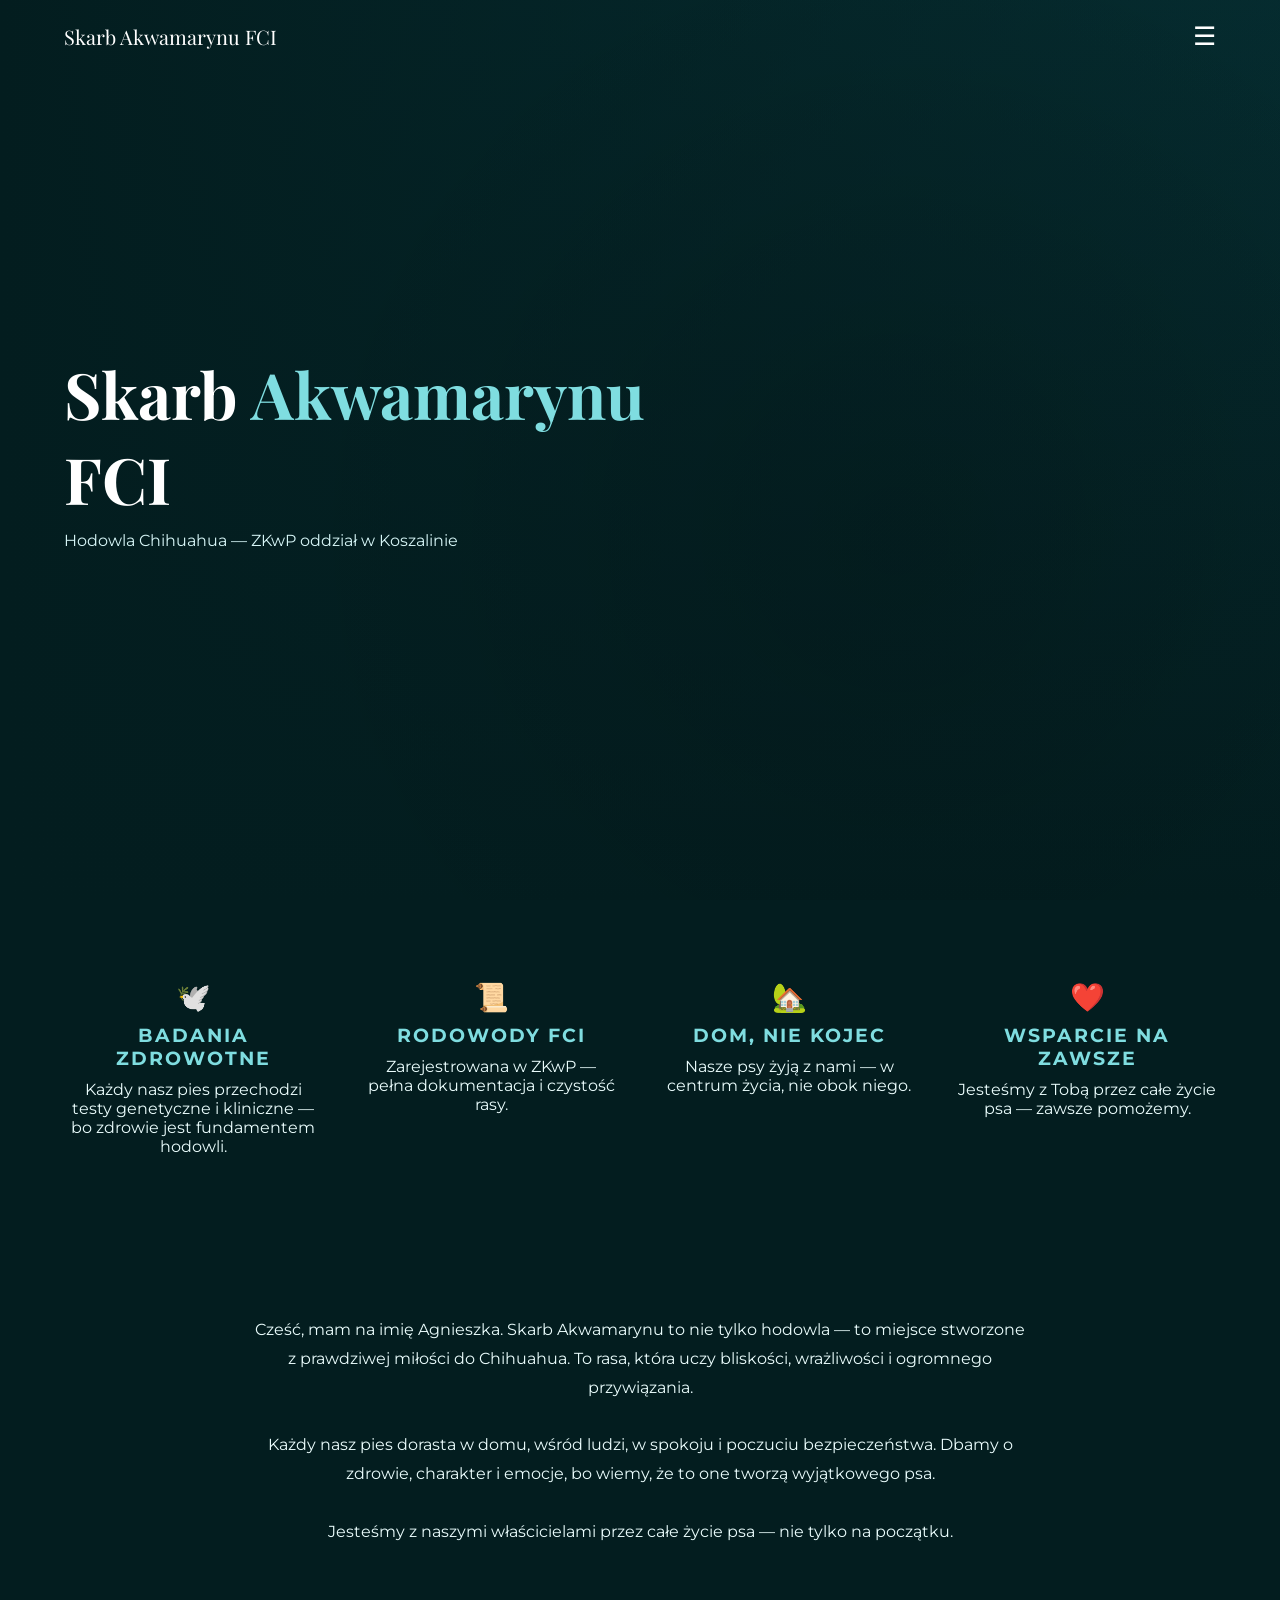
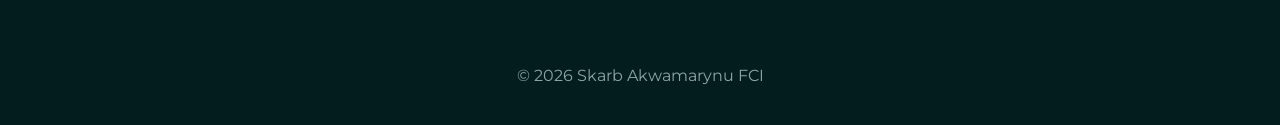
==== index.html @ 91bc020e "Update index.html" ====
<!DOCTYPE html>
<html lang="pl">
<head>
<meta charset="UTF-8">
<meta name="viewport" content="width=device-width, initial-scale=1.0">
<title>Skarb Akwamarynu FCI</title>

<link href="https://fonts.googleapis.com/css2?family=Playfair+Display:wght@400;600&family=Montserrat:wght@300;400;500&display=swap" rel="stylesheet">

<style>

/* ===== KOLORY ===== */
:root{
  --bg:#062f33;
  --bg-dark:#031d1f;
  --akwamaryn:#7fdde0;
  --text:#eafcfc;
}

/* ===== RESET ===== */
*{
  margin:0;
  padding:0;
  box-sizing:border-box;
}

body{
  font-family: 'Montserrat', sans-serif;
  background: var(--bg-dark);
  color: var(--text);
}

/* ===== NAV ===== */
nav{
  position:fixed;
  width:100%;
  top:0;
  left:0;
  padding:20px 5%;
  display:flex;
  justify-content:space-between;
  align-items:center;
  z-index:1000;
}

.logo{
  font-family:'Playfair Display';
  font-size:20px;
  color:#fff;
}

.menu-toggle{
  font-size:26px;
  cursor:pointer;
  color:#fff;
}

.menu{
  position:fixed;
  top:0;
  right:-100%;
  width:260px;
  height:100%;
  background:#041f22;
  padding:60px 30px;
  transition:0.4s;
}

.menu.active{
  right:0;
}

.menu a{
  display:block;
  margin-bottom:20px;
  color:white;
  text-decoration:none;
  font-size:16px;
}

/* ===== HERO ===== */
.hero{
  position:relative;
  min-height:100vh;
  display:flex;
  align-items:center;
  padding:120px 5%;
  overflow:hidden;
  background:linear-gradient(to bottom,var(--bg),var(--bg-dark));
}

.hero::before{
  content:"";
  position:absolute;
  inset:0;

  background:
  radial-gradient(circle at 70% 60%, rgba(0,0,0,0.15), transparent 60%),
  linear-gradient(to left, rgba(3,29,31,0.2), rgba(3,29,31,1)),
  url('hero.jpg') right bottom no-repeat;

  background-size: contain;
  z-index:0;
}

.hero *{
  position:relative;
  z-index:2;
}

.hero-text{
  max-width:600px;
}

.hero h1{
  font-family:'Playfair Display';
  font-size:64px;
  color:#ffffff;
}

.hero h1 span{
  color:var(--akwamaryn);
}

.hero p{
  color:#d7f6f7;
  margin-top:10px;
}

/* ===== FEATURES ===== */
.features{
  display:grid;
  grid-template-columns:repeat(auto-fit,minmax(250px,1fr));
  gap:40px;
  padding:80px 5%;
  text-align:center;
}

.feature .icon{
  font-size:28px;
  margin-bottom:10px;
}

.feature h3{
  color:var(--akwamaryn);
  letter-spacing:2px;
  margin-bottom:10px;
}

/* ===== ABOUT ===== */
.about{
  padding:80px 5%;
  max-width:900px;
  margin:auto;
  text-align:center;
  line-height:1.8;
}

/* ===== FOOTER ===== */
footer{
  text-align:center;
  padding:40px;
  opacity:0.6;
}

/* ===== MOBILE ===== */
@media(max-width:768px){
  .hero h1{
    font-size:38px;
  }

  .hero::before{
    background-size: cover;
  }
}

</style>
</head>

<body>

<nav>
  <div class="logo">Skarb Akwamarynu FCI</div>
  <div class="menu-toggle" onclick="toggleMenu()">☰</div>
</nav>

<div id="menu" class="menu">
  <a href="#">Start</a>
  <a href="#">O nas</a>
  <a href="#">Szczenięta</a>
  <a href="#">Kontakt</a>
</div>

<section class="hero">
  <div class="hero-text">
    <h1>Skarb <span>Akwamarynu</span> FCI</h1>
    <p>Hodowla Chihuahua — ZKwP oddział w Koszalinie</p>
  </div>
</section>

<section class="features">

  <div class="feature">
    <div class="icon">🕊️</div>
    <h3>BADANIA ZDROWOTNE</h3>
    <p>Każdy nasz pies przechodzi testy genetyczne i kliniczne — bo zdrowie jest fundamentem hodowli.</p>
  </div>

  <div class="feature">
    <div class="icon">📜</div>
    <h3>RODOWODY FCI</h3>
    <p>Zarejestrowana w ZKwP — pełna dokumentacja i czystość rasy.</p>
  </div>

  <div class="feature">
    <div class="icon">🏡</div>
    <h3>DOM, NIE KOJEC</h3>
    <p>Nasze psy żyją z nami — w centrum życia, nie obok niego.</p>
  </div>

  <div class="feature">
    <div class="icon">❤️</div>
    <h3>WSPARCIE NA ZAWSZE</h3>
    <p>Jesteśmy z Tobą przez całe życie psa — zawsze pomożemy.</p>
  </div>

</section>

<section class="about">

<p>
Cześć, mam na imię Agnieszka. Skarb Akwamarynu to nie tylko hodowla — to miejsce stworzone z prawdziwej miłości do Chihuahua. To rasa, która uczy bliskości, wrażliwości i ogromnego przywiązania.
</p>

<br>

<p>
Każdy nasz pies dorasta w domu, wśród ludzi, w spokoju i poczuciu bezpieczeństwa. Dbamy o zdrowie, charakter i emocje, bo wiemy, że to one tworzą wyjątkowego psa.
</p>

<br>

<p>
Jesteśmy z naszymi właścicielami przez całe życie psa — nie tylko na początku.
</p>

</section>

<footer>
© 2026 Skarb Akwamarynu FCI
</footer>

<script>
function toggleMenu(){
  document.getElementById("menu").classList.toggle("active");
}
</script>

</body>
</html>
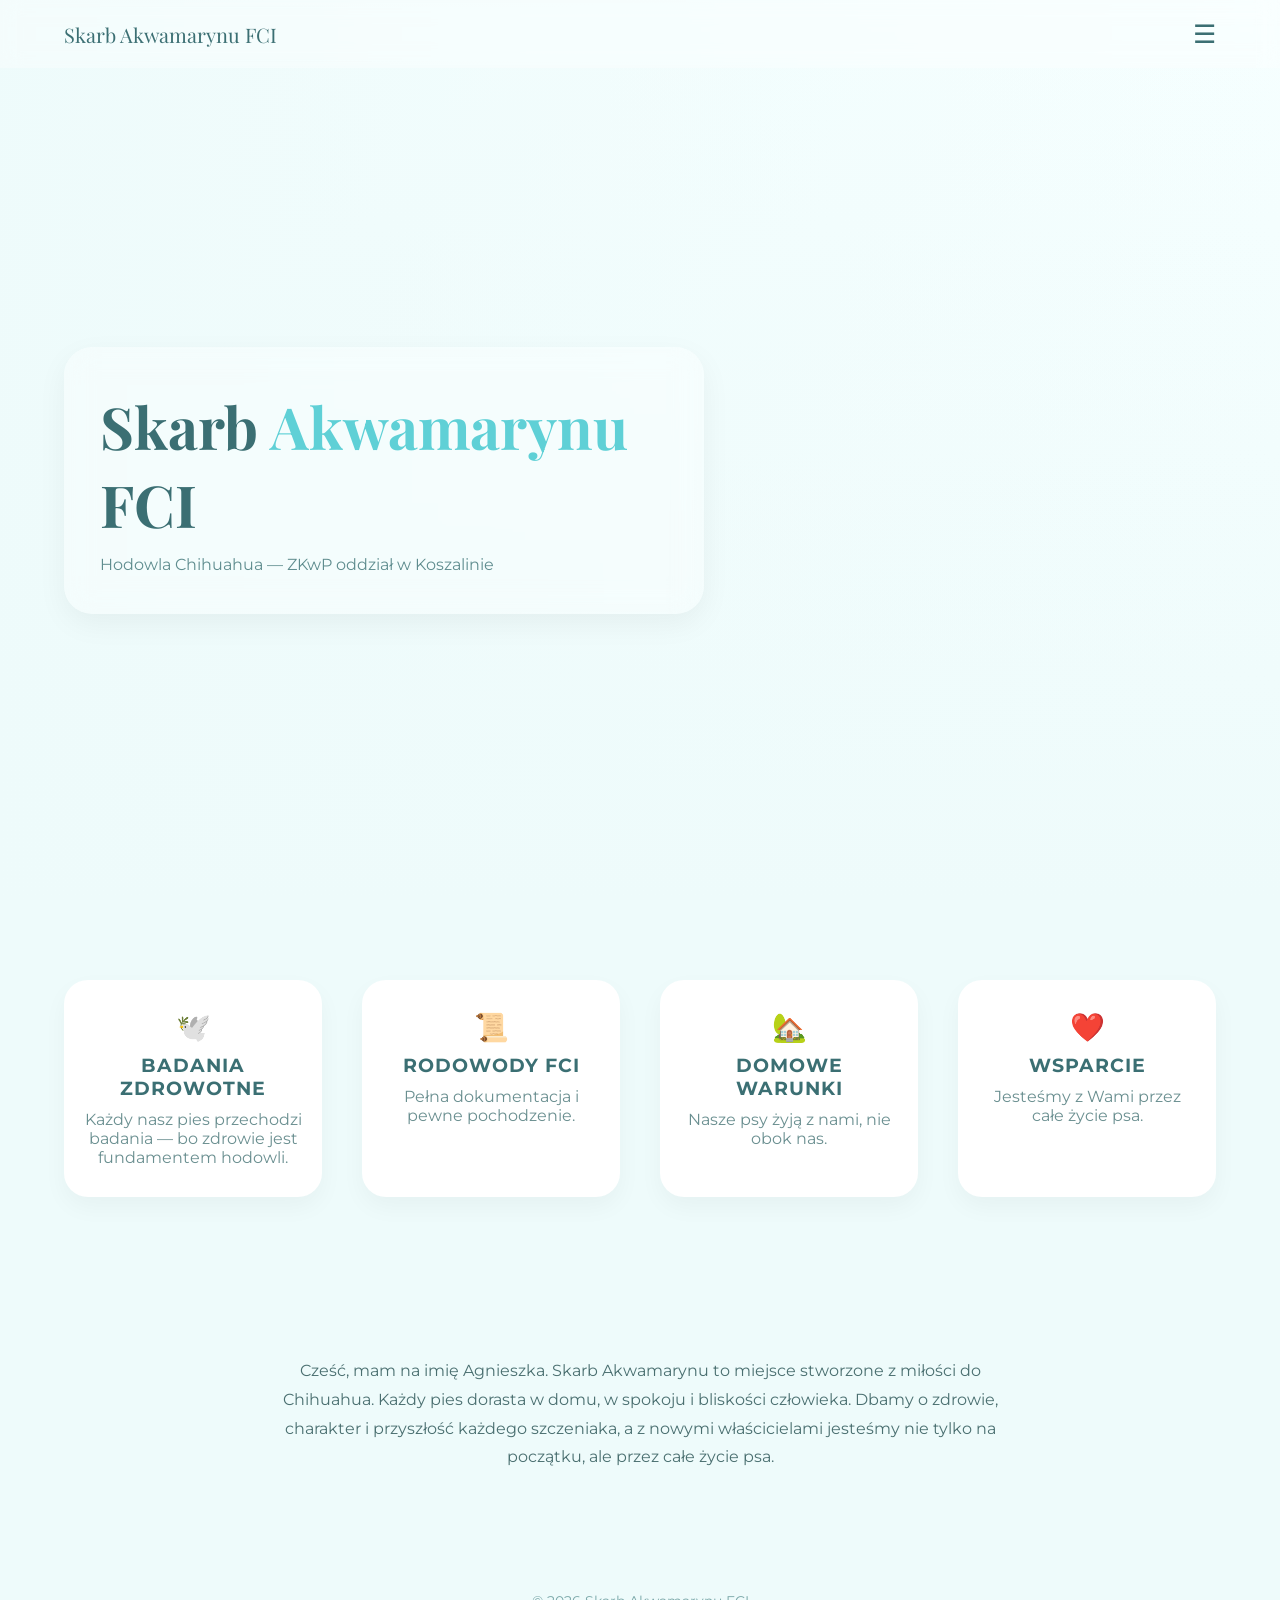
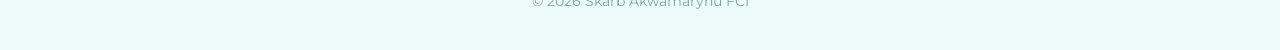
==== commit 0d78c47d: "Update index.html" ====
--- a/index.html
+++ b/index.html
@@ -9,50 +9,48 @@
 
 <style>
 
-/* ===== KOLORY ===== */
+/* ===== PALETA – JASNY AKWAMARYN (jak było) ===== */
 :root{
-  --bg:#062f33;
-  --bg-dark:#031d1f;
-  --akwamaryn:#7fdde0;
-  --text:#eafcfc;
+  --bg:#eefbfb;
+  --bg-soft:#f6ffff;
+  --akwamaryn:#8ee6ea;
+  --akwamaryn-strong:#5fd0d6;
+  --text:#2c3e3e;
+  --white:#ffffff;
 }
 
 /* ===== RESET ===== */
-*{
-  margin:0;
-  padding:0;
-  box-sizing:border-box;
-}
+*{margin:0;padding:0;box-sizing:border-box}
 
 body{
-  font-family: 'Montserrat', sans-serif;
-  background: var(--bg-dark);
-  color: var(--text);
+  font-family:'Montserrat',sans-serif;
+  background:var(--bg);
+  color:var(--text);
 }
 
 /* ===== NAV ===== */
 nav{
   position:fixed;
-  width:100%;
-  top:0;
-  left:0;
-  padding:20px 5%;
+  top:0;left:0;width:100%;
   display:flex;
   justify-content:space-between;
   align-items:center;
+  padding:18px 5%;
   z-index:1000;
+  background:rgba(255,255,255,0.35);
+  backdrop-filter:blur(10px);
 }
 
 .logo{
   font-family:'Playfair Display';
   font-size:20px;
-  color:#fff;
+  color:#3b6f73;
 }
 
 .menu-toggle{
   font-size:26px;
   cursor:pointer;
-  color:#fff;
+  color:#3b6f73;
 }
 
 .menu{
@@ -61,20 +59,18 @@
   right:-100%;
   width:260px;
   height:100%;
-  background:#041f22;
-  padding:60px 30px;
-  transition:0.4s;
-}
-
-.menu.active{
-  right:0;
-}
+  background:rgba(255,255,255,0.95);
+  padding:70px 30px;
+  transition:0.35s;
+}
+
+.menu.active{right:0;}
 
 .menu a{
   display:block;
-  margin-bottom:20px;
-  color:white;
+  margin-bottom:22px;
   text-decoration:none;
+  color:#3b6f73;
   font-size:16px;
 }
 
@@ -84,67 +80,79 @@
   min-height:100vh;
   display:flex;
   align-items:center;
-  padding:120px 5%;
+  padding:120px 5% 60px;
   overflow:hidden;
-  background:linear-gradient(to bottom,var(--bg),var(--bg-dark));
-}
-
+  background:linear-gradient(to bottom,var(--bg-soft),var(--bg));
+}
+
+/* miękkie wtopienie psa */
 .hero::before{
   content:"";
   position:absolute;
   inset:0;
-
   background:
-  radial-gradient(circle at 70% 60%, rgba(0,0,0,0.15), transparent 60%),
-  linear-gradient(to left, rgba(3,29,31,0.2), rgba(3,29,31,1)),
-  url('hero.jpg') right bottom no-repeat;
-
-  background-size: contain;
+    linear-gradient(to left, rgba(238,251,251,0), rgba(238,251,251,0.95)),
+    url('hero.jpg') right bottom no-repeat;
+  background-size:contain;
   z-index:0;
 }
 
-.hero *{
+/* „szklana chmura” pod tekstem */
+.hero-glass{
+  max-width:640px;
+  padding:40px 36px;
+  border-radius:28px;
+  background:rgba(255,255,255,0.35);
+  backdrop-filter:blur(14px);
+  box-shadow:0 10px 30px rgba(0,0,0,0.05);
   position:relative;
   z-index:2;
 }
 
-.hero-text{
-  max-width:600px;
-}
-
 .hero h1{
   font-family:'Playfair Display';
-  font-size:64px;
-  color:#ffffff;
+  font-size:58px;
+  color:#3b6f73;
 }
 
 .hero h1 span{
-  color:var(--akwamaryn);
+  color:var(--akwamaryn-strong);
 }
 
 .hero p{
-  color:#d7f6f7;
-  margin-top:10px;
+  margin-top:12px;
+  color:#5f8d8f;
 }
 
 /* ===== FEATURES ===== */
 .features{
   display:grid;
-  grid-template-columns:repeat(auto-fit,minmax(250px,1fr));
+  grid-template-columns:repeat(auto-fit,minmax(240px,1fr));
   gap:40px;
   padding:80px 5%;
   text-align:center;
 }
 
-.feature .icon{
+.feature{
+  background:var(--white);
+  border-radius:24px;
+  padding:30px 20px;
+  box-shadow:0 10px 25px rgba(0,0,0,0.04);
+}
+
+.icon{
   font-size:28px;
   margin-bottom:10px;
 }
 
 .feature h3{
-  color:var(--akwamaryn);
-  letter-spacing:2px;
+  color:#3b6f73;
   margin-bottom:10px;
+  letter-spacing:1px;
+}
+
+.feature p{
+  color:#6a8f90;
 }
 
 /* ===== ABOUT ===== */
@@ -154,24 +162,21 @@
   margin:auto;
   text-align:center;
   line-height:1.8;
+  color:#4a6f70;
 }
 
 /* ===== FOOTER ===== */
 footer{
   text-align:center;
   padding:40px;
-  opacity:0.6;
+  font-size:14px;
+  color:#7aa7a8;
 }
 
 /* ===== MOBILE ===== */
 @media(max-width:768px){
-  .hero h1{
-    font-size:38px;
-  }
-
-  .hero::before{
-    background-size: cover;
-  }
+  .hero h1{font-size:36px;}
+  .hero::before{background-size:cover;}
 }
 
 </style>
@@ -192,7 +197,7 @@
 </div>
 
 <section class="hero">
-  <div class="hero-text">
+  <div class="hero-glass">
     <h1>Skarb <span>Akwamarynu</span> FCI</h1>
     <p>Hodowla Chihuahua — ZKwP oddział w Koszalinie</p>
   </div>
@@ -203,47 +208,31 @@
   <div class="feature">
     <div class="icon">🕊️</div>
     <h3>BADANIA ZDROWOTNE</h3>
-    <p>Każdy nasz pies przechodzi testy genetyczne i kliniczne — bo zdrowie jest fundamentem hodowli.</p>
+    <p>Każdy nasz pies przechodzi badania — bo zdrowie jest fundamentem hodowli.</p>
   </div>
 
   <div class="feature">
     <div class="icon">📜</div>
     <h3>RODOWODY FCI</h3>
-    <p>Zarejestrowana w ZKwP — pełna dokumentacja i czystość rasy.</p>
+    <p>Pełna dokumentacja i pewne pochodzenie.</p>
   </div>
 
   <div class="feature">
     <div class="icon">🏡</div>
-    <h3>DOM, NIE KOJEC</h3>
-    <p>Nasze psy żyją z nami — w centrum życia, nie obok niego.</p>
+    <h3>DOMOWE WARUNKI</h3>
+    <p>Nasze psy żyją z nami, nie obok nas.</p>
   </div>
 
   <div class="feature">
     <div class="icon">❤️</div>
-    <h3>WSPARCIE NA ZAWSZE</h3>
-    <p>Jesteśmy z Tobą przez całe życie psa — zawsze pomożemy.</p>
+    <h3>WSPARCIE</h3>
+    <p>Jesteśmy z Wami przez całe życie psa.</p>
   </div>
 
 </section>
 
 <section class="about">
-
-<p>
-Cześć, mam na imię Agnieszka. Skarb Akwamarynu to nie tylko hodowla — to miejsce stworzone z prawdziwej miłości do Chihuahua. To rasa, która uczy bliskości, wrażliwości i ogromnego przywiązania.
-</p>
-
-<br>
-
-<p>
-Każdy nasz pies dorasta w domu, wśród ludzi, w spokoju i poczuciu bezpieczeństwa. Dbamy o zdrowie, charakter i emocje, bo wiemy, że to one tworzą wyjątkowego psa.
-</p>
-
-<br>
-
-<p>
-Jesteśmy z naszymi właścicielami przez całe życie psa — nie tylko na początku.
-</p>
-
+Cześć, mam na imię Agnieszka. Skarb Akwamarynu to miejsce stworzone z miłości do Chihuahua. Każdy pies dorasta w domu, w spokoju i bliskości człowieka. Dbamy o zdrowie, charakter i przyszłość każdego szczeniaka, a z nowymi właścicielami jesteśmy nie tylko na początku, ale przez całe życie psa.
 </section>
 
 <footer>
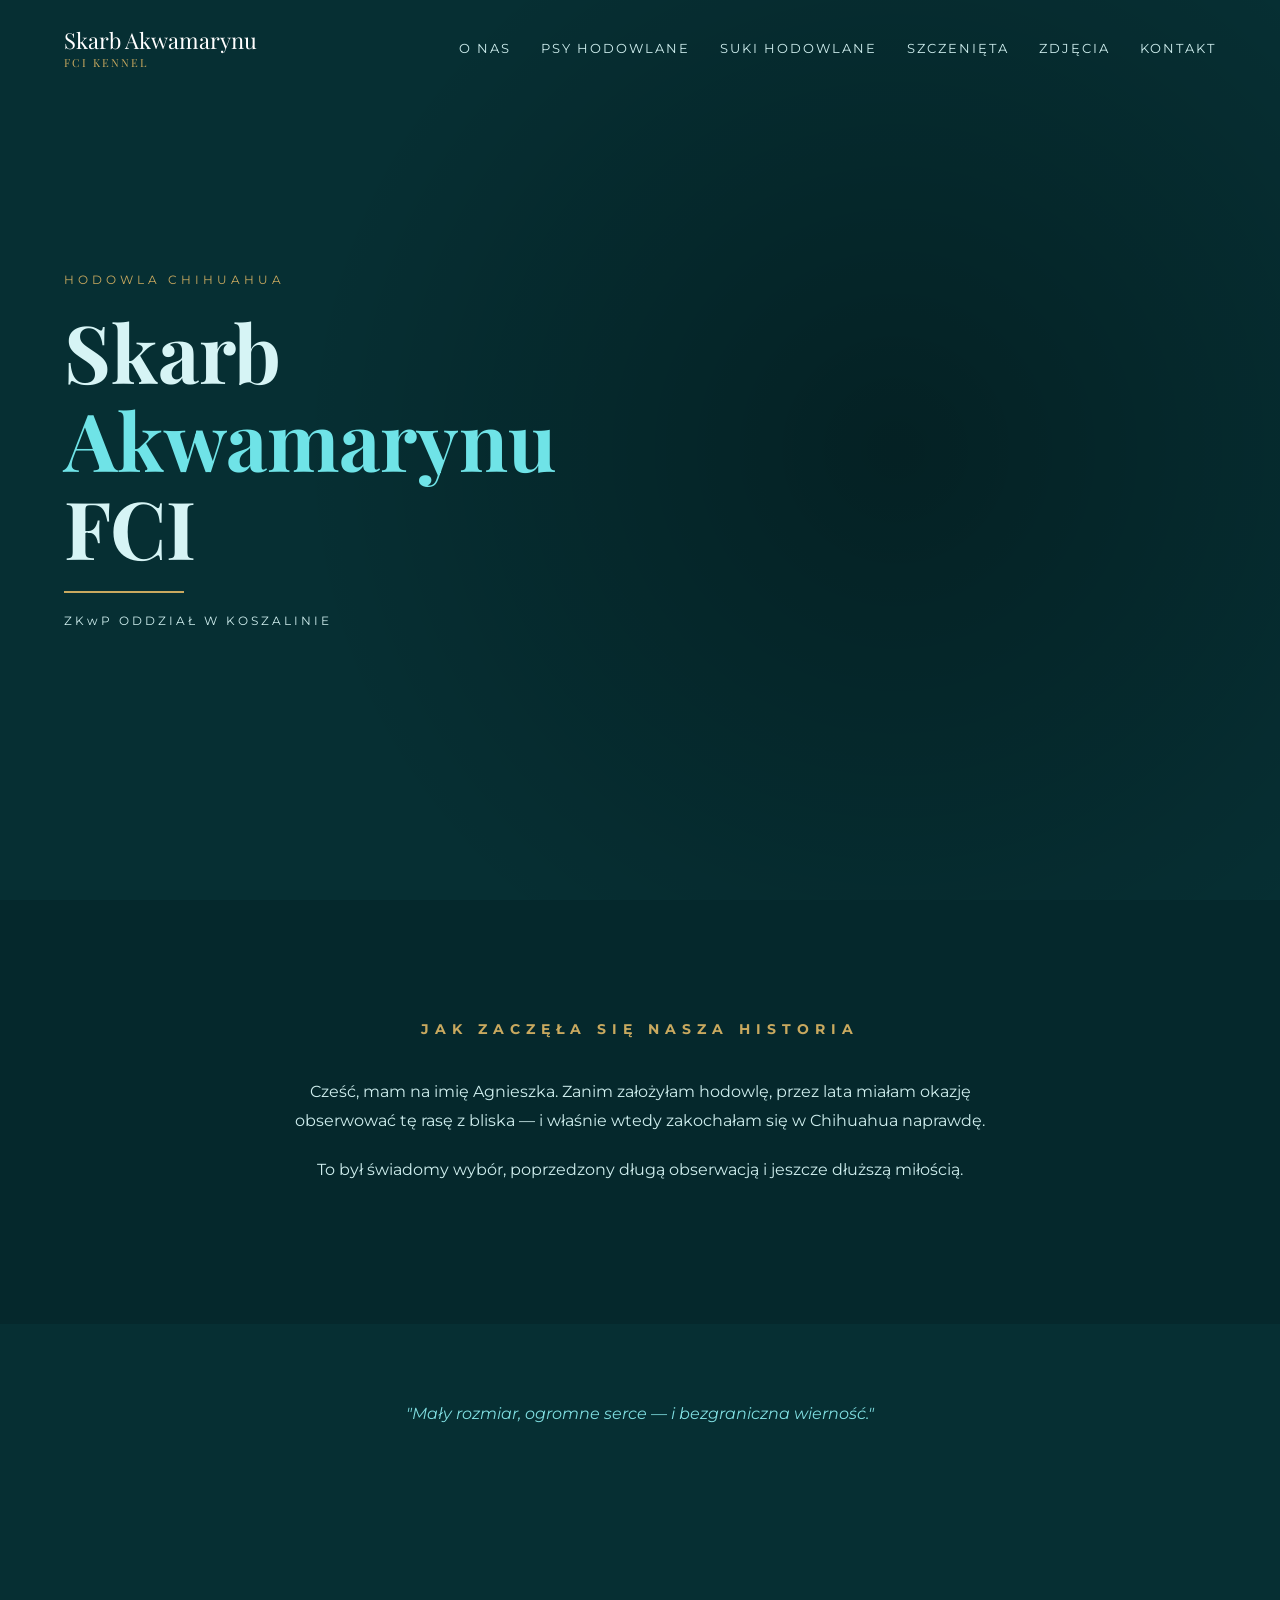
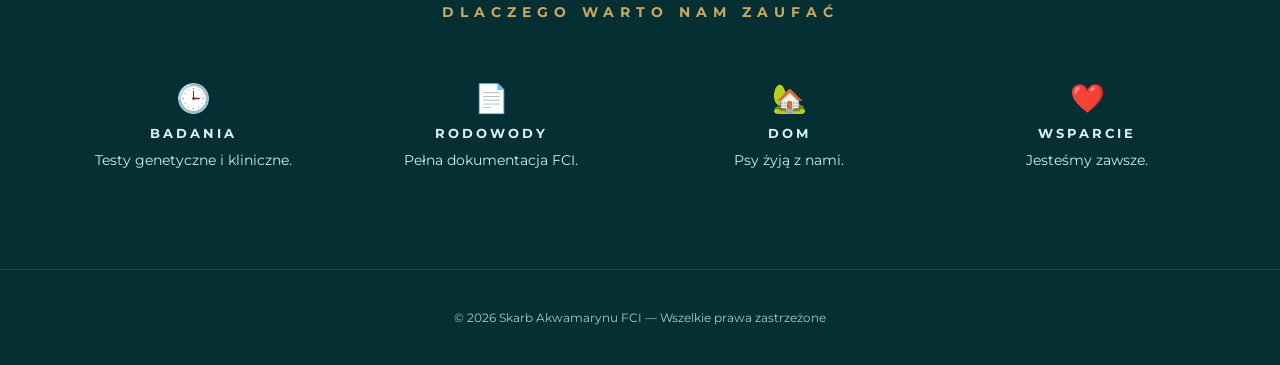
==== commit 848e6692: "Update index.html" ====
--- a/index.html
+++ b/index.html
@@ -9,174 +9,212 @@
 
 <style>
 
-/* ===== PALETA – JASNY AKWAMARYN (jak było) ===== */
-:root{
-  --bg:#eefbfb;
-  --bg-soft:#f6ffff;
-  --akwamaryn:#8ee6ea;
-  --akwamaryn-strong:#5fd0d6;
-  --text:#2c3e3e;
-  --white:#ffffff;
-}
-
 /* ===== RESET ===== */
 *{margin:0;padding:0;box-sizing:border-box}
 
+/* ===== BODY ===== */
 body{
   font-family:'Montserrat',sans-serif;
-  background:var(--bg);
-  color:var(--text);
+  background:#062f33;
+  color:#d6f4f5;
 }
 
 /* ===== NAV ===== */
 nav{
-  position:fixed;
-  top:0;left:0;width:100%;
+  position:absolute;
+  top:0;
+  width:100%;
+  padding:25px 5%;
   display:flex;
   justify-content:space-between;
   align-items:center;
-  padding:18px 5%;
-  z-index:1000;
-  background:rgba(255,255,255,0.35);
-  backdrop-filter:blur(10px);
+  z-index:10;
 }
 
 .logo{
   font-family:'Playfair Display';
-  font-size:20px;
-  color:#3b6f73;
-}
-
-.menu-toggle{
-  font-size:26px;
-  cursor:pointer;
-  color:#3b6f73;
-}
-
-.menu{
-  position:fixed;
-  top:0;
-  right:-100%;
-  width:260px;
-  height:100%;
-  background:rgba(255,255,255,0.95);
-  padding:70px 30px;
-  transition:0.35s;
-}
-
-.menu.active{right:0;}
-
-.menu a{
+  font-size:22px;
+  color:#ffffff;
+}
+
+.logo small{
   display:block;
-  margin-bottom:22px;
+  font-size:11px;
+  color:#c9a95f;
+  letter-spacing:2px;
+}
+
+.nav-links{
+  display:flex;
+  gap:30px;
+}
+
+.nav-links a{
+  color:#cfeeee;
   text-decoration:none;
-  color:#3b6f73;
-  font-size:16px;
+  font-size:13px;
+  letter-spacing:2px;
 }
 
 /* ===== HERO ===== */
 .hero{
   position:relative;
-  min-height:100vh;
+  height:100vh;
   display:flex;
   align-items:center;
-  padding:120px 5% 60px;
+  padding:0 5%;
   overflow:hidden;
-  background:linear-gradient(to bottom,var(--bg-soft),var(--bg));
-}
-
-/* miękkie wtopienie psa */
+}
+
+/* pies */
 .hero::before{
   content:"";
   position:absolute;
   inset:0;
+
   background:
-    linear-gradient(to left, rgba(238,251,251,0), rgba(238,251,251,0.95)),
-    url('hero.jpg') right bottom no-repeat;
+  radial-gradient(circle at 70% 50%, rgba(0,0,0,0.3), transparent 60%),
+  linear-gradient(to left, rgba(6,47,51,0.2), rgba(6,47,51,1)),
+  url('hero.jpg') right center no-repeat;
+
   background-size:contain;
-  z-index:0;
-}
-
-/* „szklana chmura” pod tekstem */
-.hero-glass{
-  max-width:640px;
-  padding:40px 36px;
-  border-radius:28px;
-  background:rgba(255,255,255,0.35);
-  backdrop-filter:blur(14px);
-  box-shadow:0 10px 30px rgba(0,0,0,0.05);
+}
+
+/* tekst */
+.hero-content{
   position:relative;
   z-index:2;
+  max-width:600px;
+}
+
+.subtitle{
+  letter-spacing:4px;
+  font-size:12px;
+  color:#c9a95f;
+  margin-bottom:20px;
 }
 
 .hero h1{
   font-family:'Playfair Display';
-  font-size:58px;
-  color:#3b6f73;
+  font-size:80px;
+  line-height:1.1;
 }
 
 .hero h1 span{
-  color:var(--akwamaryn-strong);
-}
-
-.hero p{
-  margin-top:12px;
-  color:#5f8d8f;
+  color:#6fe3e7;
+}
+
+.bottom-text{
+  margin-top:20px;
+  font-size:12px;
+  letter-spacing:3px;
+  color:#cfeeee;
+}
+
+.line{
+  width:120px;
+  height:2px;
+  background:#c9a95f;
+  margin:20px 0;
+}
+
+/* ===== ABOUT ===== */
+.about{
+  text-align:center;
+  padding:120px 15%;
+  background:#05282c;
+}
+
+.about h2{
+  letter-spacing:6px;
+  font-size:14px;
+  color:#c9a95f;
+  margin-bottom:40px;
+}
+
+.about p{
+  max-width:700px;
+  margin:20px auto;
+  line-height:1.8;
+  color:#cfeeee;
+}
+
+/* ===== QUOTE ===== */
+.quote{
+  text-align:center;
+  padding:80px 10%;
+  font-style:italic;
+  color:#7fdde0;
 }
 
 /* ===== FEATURES ===== */
 .features{
+  text-align:center;
+  padding:100px 5%;
+}
+
+.features h2{
+  letter-spacing:6px;
+  font-size:14px;
+  color:#c9a95f;
+  margin-bottom:60px;
+}
+
+.grid{
   display:grid;
-  grid-template-columns:repeat(auto-fit,minmax(240px,1fr));
+  grid-template-columns:repeat(4,1fr);
   gap:40px;
-  padding:80px 5%;
-  text-align:center;
-}
-
-.feature{
-  background:var(--white);
-  border-radius:24px;
-  padding:30px 20px;
-  box-shadow:0 10px 25px rgba(0,0,0,0.04);
+}
+
+.box{
+  text-align:center;
 }
 
 .icon{
   font-size:28px;
+  color:#c9a95f;
   margin-bottom:10px;
 }
 
-.feature h3{
-  color:#3b6f73;
+.box h3{
+  font-size:13px;
+  letter-spacing:3px;
   margin-bottom:10px;
-  letter-spacing:1px;
-}
-
-.feature p{
-  color:#6a8f90;
-}
-
-/* ===== ABOUT ===== */
-.about{
-  padding:80px 5%;
-  max-width:900px;
-  margin:auto;
-  text-align:center;
-  line-height:1.8;
-  color:#4a6f70;
+}
+
+.box p{
+  font-size:14px;
+  color:#cfeeee;
 }
 
 /* ===== FOOTER ===== */
 footer{
   text-align:center;
   padding:40px;
-  font-size:14px;
-  color:#7aa7a8;
+  border-top:1px solid rgba(255,255,255,0.1);
+  font-size:12px;
+  color:#9ecfd1;
 }
 
 /* ===== MOBILE ===== */
-@media(max-width:768px){
-  .hero h1{font-size:36px;}
-  .hero::before{background-size:cover;}
+@media(max-width:900px){
+
+.nav-links{
+  display:none;
+}
+
+.hero h1{
+  font-size:42px;
+}
+
+.grid{
+  grid-template-columns:1fr;
+}
+
+.hero::before{
+  background-size:cover;
+}
+
 }
 
 </style>
@@ -185,65 +223,89 @@
 <body>
 
 <nav>
-  <div class="logo">Skarb Akwamarynu FCI</div>
-  <div class="menu-toggle" onclick="toggleMenu()">☰</div>
+  <div class="logo">
+    Skarb Akwamarynu
+    <small>FCI KENNEL</small>
+  </div>
+
+  <div class="nav-links">
+    <a href="#">O NAS</a>
+    <a href="#">PSY HODOWLANE</a>
+    <a href="#">SUKI HODOWLANE</a>
+    <a href="#">SZCZENIĘTA</a>
+    <a href="#">ZDJĘCIA</a>
+    <a href="#">KONTAKT</a>
+  </div>
 </nav>
 
-<div id="menu" class="menu">
-  <a href="#">Start</a>
-  <a href="#">O nas</a>
-  <a href="#">Szczenięta</a>
-  <a href="#">Kontakt</a>
-</div>
-
 <section class="hero">
-  <div class="hero-glass">
-    <h1>Skarb <span>Akwamarynu</span> FCI</h1>
-    <p>Hodowla Chihuahua — ZKwP oddział w Koszalinie</p>
+  <div class="hero-content">
+    <div class="subtitle">HODOWLA CHIHUAHUA</div>
+
+    <h1>
+      Skarb<br>
+      <span>Akwamarynu</span><br>
+      FCI
+    </h1>
+
+    <div class="line"></div>
+    <div class="bottom-text">ZKwP ODDZIAŁ W KOSZALINIE</div>
   </div>
 </section>
 
+<section class="about">
+  <h2>JAK ZACZĘŁA SIĘ NASZA HISTORIA</h2>
+
+  <p>
+  Cześć, mam na imię Agnieszka. Zanim założyłam hodowlę, przez lata miałam okazję obserwować tę rasę z bliska — i właśnie wtedy zakochałam się w Chihuahua naprawdę.
+  </p>
+
+  <p>
+  To był świadomy wybór, poprzedzony długą obserwacją i jeszcze dłuższą miłością.
+  </p>
+</section>
+
+<section class="quote">
+  "Mały rozmiar, ogromne serce — i bezgraniczna wierność."
+</section>
+
 <section class="features">
 
-  <div class="feature">
-    <div class="icon">🕊️</div>
-    <h3>BADANIA ZDROWOTNE</h3>
-    <p>Każdy nasz pies przechodzi badania — bo zdrowie jest fundamentem hodowli.</p>
+  <h2>DLACZEGO WARTO NAM ZAUFAĆ</h2>
+
+  <div class="grid">
+
+    <div class="box">
+      <div class="icon">🕒</div>
+      <h3>BADANIA</h3>
+      <p>Testy genetyczne i kliniczne.</p>
+    </div>
+
+    <div class="box">
+      <div class="icon">📄</div>
+      <h3>RODOWODY</h3>
+      <p>Pełna dokumentacja FCI.</p>
+    </div>
+
+    <div class="box">
+      <div class="icon">🏡</div>
+      <h3>DOM</h3>
+      <p>Psy żyją z nami.</p>
+    </div>
+
+    <div class="box">
+      <div class="icon">❤️</div>
+      <h3>WSPARCIE</h3>
+      <p>Jesteśmy zawsze.</p>
+    </div>
+
   </div>
 
-  <div class="feature">
-    <div class="icon">📜</div>
-    <h3>RODOWODY FCI</h3>
-    <p>Pełna dokumentacja i pewne pochodzenie.</p>
-  </div>
-
-  <div class="feature">
-    <div class="icon">🏡</div>
-    <h3>DOMOWE WARUNKI</h3>
-    <p>Nasze psy żyją z nami, nie obok nas.</p>
-  </div>
-
-  <div class="feature">
-    <div class="icon">❤️</div>
-    <h3>WSPARCIE</h3>
-    <p>Jesteśmy z Wami przez całe życie psa.</p>
-  </div>
-
 </section>
 
-<section class="about">
-Cześć, mam na imię Agnieszka. Skarb Akwamarynu to miejsce stworzone z miłości do Chihuahua. Każdy pies dorasta w domu, w spokoju i bliskości człowieka. Dbamy o zdrowie, charakter i przyszłość każdego szczeniaka, a z nowymi właścicielami jesteśmy nie tylko na początku, ale przez całe życie psa.
-</section>
-
 <footer>
-© 2026 Skarb Akwamarynu FCI
+© 2026 Skarb Akwamarynu FCI — Wszelkie prawa zastrzeżone
 </footer>
-
-<script>
-function toggleMenu(){
-  document.getElementById("menu").classList.toggle("active");
-}
-</script>
 
 </body>
 </html>
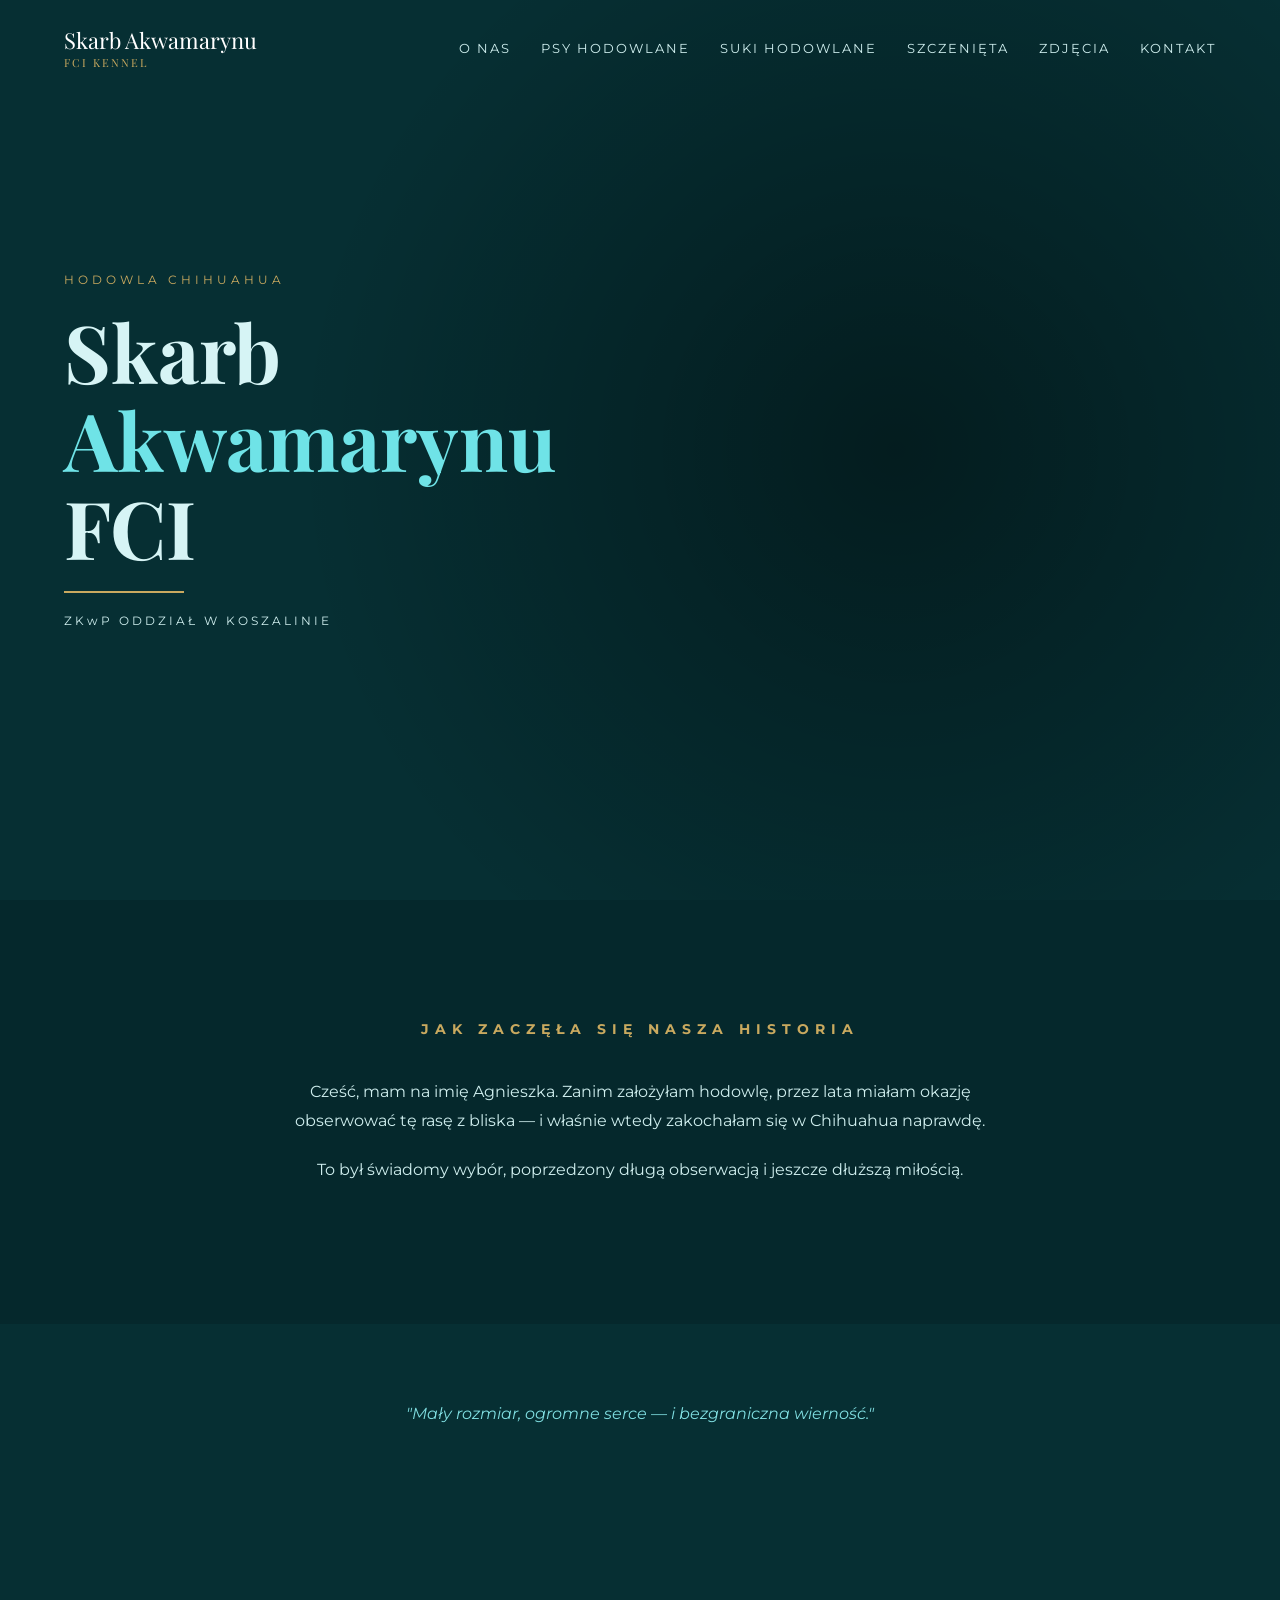
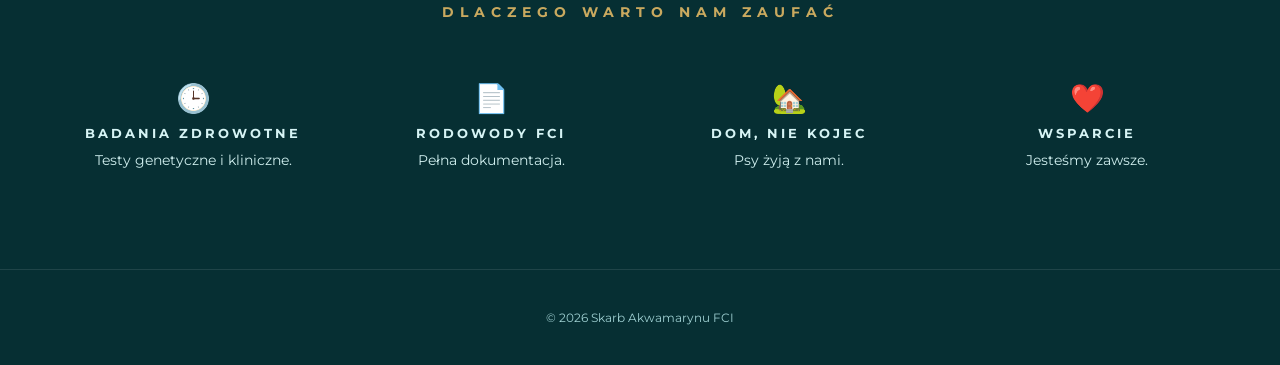
==== commit b59317e1: "Update index.html" ====
--- a/index.html
+++ b/index.html
@@ -3,27 +3,27 @@
 <head>
 <meta charset="UTF-8">
 <meta name="viewport" content="width=device-width, initial-scale=1.0">
-<title>Skarb Akwamarynu FCI</title>
+<title>Skarb Akwamarynu</title>
 
 <link href="https://fonts.googleapis.com/css2?family=Playfair+Display:wght@400;600&family=Montserrat:wght@300;400;500&display=swap" rel="stylesheet">
 
 <style>
 
-/* ===== RESET ===== */
+/* RESET */
 *{margin:0;padding:0;box-sizing:border-box}
 
-/* ===== BODY ===== */
+/* BODY */
 body{
   font-family:'Montserrat',sans-serif;
   background:#062f33;
   color:#d6f4f5;
 }
 
-/* ===== NAV ===== */
+/* NAV */
 nav{
   position:absolute;
+  width:100%;
   top:0;
-  width:100%;
   padding:25px 5%;
   display:flex;
   justify-content:space-between;
@@ -34,7 +34,7 @@
 .logo{
   font-family:'Playfair Display';
   font-size:22px;
-  color:#ffffff;
+  color:white;
 }
 
 .logo small{
@@ -44,46 +44,36 @@
   letter-spacing:2px;
 }
 
-.nav-links{
+.menu{
   display:flex;
   gap:30px;
 }
 
-.nav-links a{
+.menu a{
   color:#cfeeee;
   text-decoration:none;
   font-size:13px;
   letter-spacing:2px;
 }
 
-/* ===== HERO ===== */
+/* HERO */
 .hero{
-  position:relative;
   height:100vh;
   display:flex;
   align-items:center;
   padding:0 5%;
-  overflow:hidden;
-}
-
-/* pies */
-.hero::before{
-  content:"";
-  position:absolute;
-  inset:0;
-
+
+  /* 🔥 TO JEST KLUCZ – TWÓJ STARY EFEKT */
   background:
-  radial-gradient(circle at 70% 50%, rgba(0,0,0,0.3), transparent 60%),
+  radial-gradient(circle at 70% 50%, rgba(0,0,0,0.4), transparent 60%),
   linear-gradient(to left, rgba(6,47,51,0.2), rgba(6,47,51,1)),
   url('hero.jpg') right center no-repeat;
 
   background-size:contain;
 }
 
-/* tekst */
+/* TEXT */
 .hero-content{
-  position:relative;
-  z-index:2;
   max-width:600px;
 }
 
@@ -102,13 +92,6 @@
 
 .hero h1 span{
   color:#6fe3e7;
-}
-
-.bottom-text{
-  margin-top:20px;
-  font-size:12px;
-  letter-spacing:3px;
-  color:#cfeeee;
 }
 
 .line{
@@ -118,7 +101,13 @@
   margin:20px 0;
 }
 
-/* ===== ABOUT ===== */
+.bottom{
+  font-size:12px;
+  letter-spacing:3px;
+  color:#cfeeee;
+}
+
+/* ABOUT */
 .about{
   text-align:center;
   padding:120px 15%;
@@ -139,15 +128,15 @@
   color:#cfeeee;
 }
 
-/* ===== QUOTE ===== */
+/* QUOTE */
 .quote{
   text-align:center;
-  padding:80px 10%;
+  padding:80px;
   font-style:italic;
   color:#7fdde0;
 }
 
-/* ===== FEATURES ===== */
+/* FEATURES */
 .features{
   text-align:center;
   padding:100px 5%;
@@ -187,7 +176,7 @@
   color:#cfeeee;
 }
 
-/* ===== FOOTER ===== */
+/* FOOTER */
 footer{
   text-align:center;
   padding:40px;
@@ -196,25 +185,12 @@
   color:#9ecfd1;
 }
 
-/* ===== MOBILE ===== */
+/* MOBILE */
 @media(max-width:900px){
-
-.nav-links{
-  display:none;
-}
-
-.hero h1{
-  font-size:42px;
-}
-
-.grid{
-  grid-template-columns:1fr;
-}
-
-.hero::before{
-  background-size:cover;
-}
-
+  .menu{display:none;}
+  .hero h1{font-size:42px;}
+  .grid{grid-template-columns:1fr;}
+  .hero{background-size:cover;}
 }
 
 </style>
@@ -228,7 +204,7 @@
     <small>FCI KENNEL</small>
   </div>
 
-  <div class="nav-links">
+  <div class="menu">
     <a href="#">O NAS</a>
     <a href="#">PSY HODOWLANE</a>
     <a href="#">SUKI HODOWLANE</a>
@@ -249,7 +225,7 @@
     </h1>
 
     <div class="line"></div>
-    <div class="bottom-text">ZKwP ODDZIAŁ W KOSZALINIE</div>
+    <div class="bottom">ZKwP ODDZIAŁ W KOSZALINIE</div>
   </div>
 </section>
 
@@ -277,19 +253,19 @@
 
     <div class="box">
       <div class="icon">🕒</div>
-      <h3>BADANIA</h3>
+      <h3>BADANIA ZDROWOTNE</h3>
       <p>Testy genetyczne i kliniczne.</p>
     </div>
 
     <div class="box">
       <div class="icon">📄</div>
-      <h3>RODOWODY</h3>
-      <p>Pełna dokumentacja FCI.</p>
+      <h3>RODOWODY FCI</h3>
+      <p>Pełna dokumentacja.</p>
     </div>
 
     <div class="box">
       <div class="icon">🏡</div>
-      <h3>DOM</h3>
+      <h3>DOM, NIE KOJEC</h3>
       <p>Psy żyją z nami.</p>
     </div>
 
@@ -304,7 +280,7 @@
 </section>
 
 <footer>
-© 2026 Skarb Akwamarynu FCI — Wszelkie prawa zastrzeżone
+© 2026 Skarb Akwamarynu FCI
 </footer>
 
 </body>
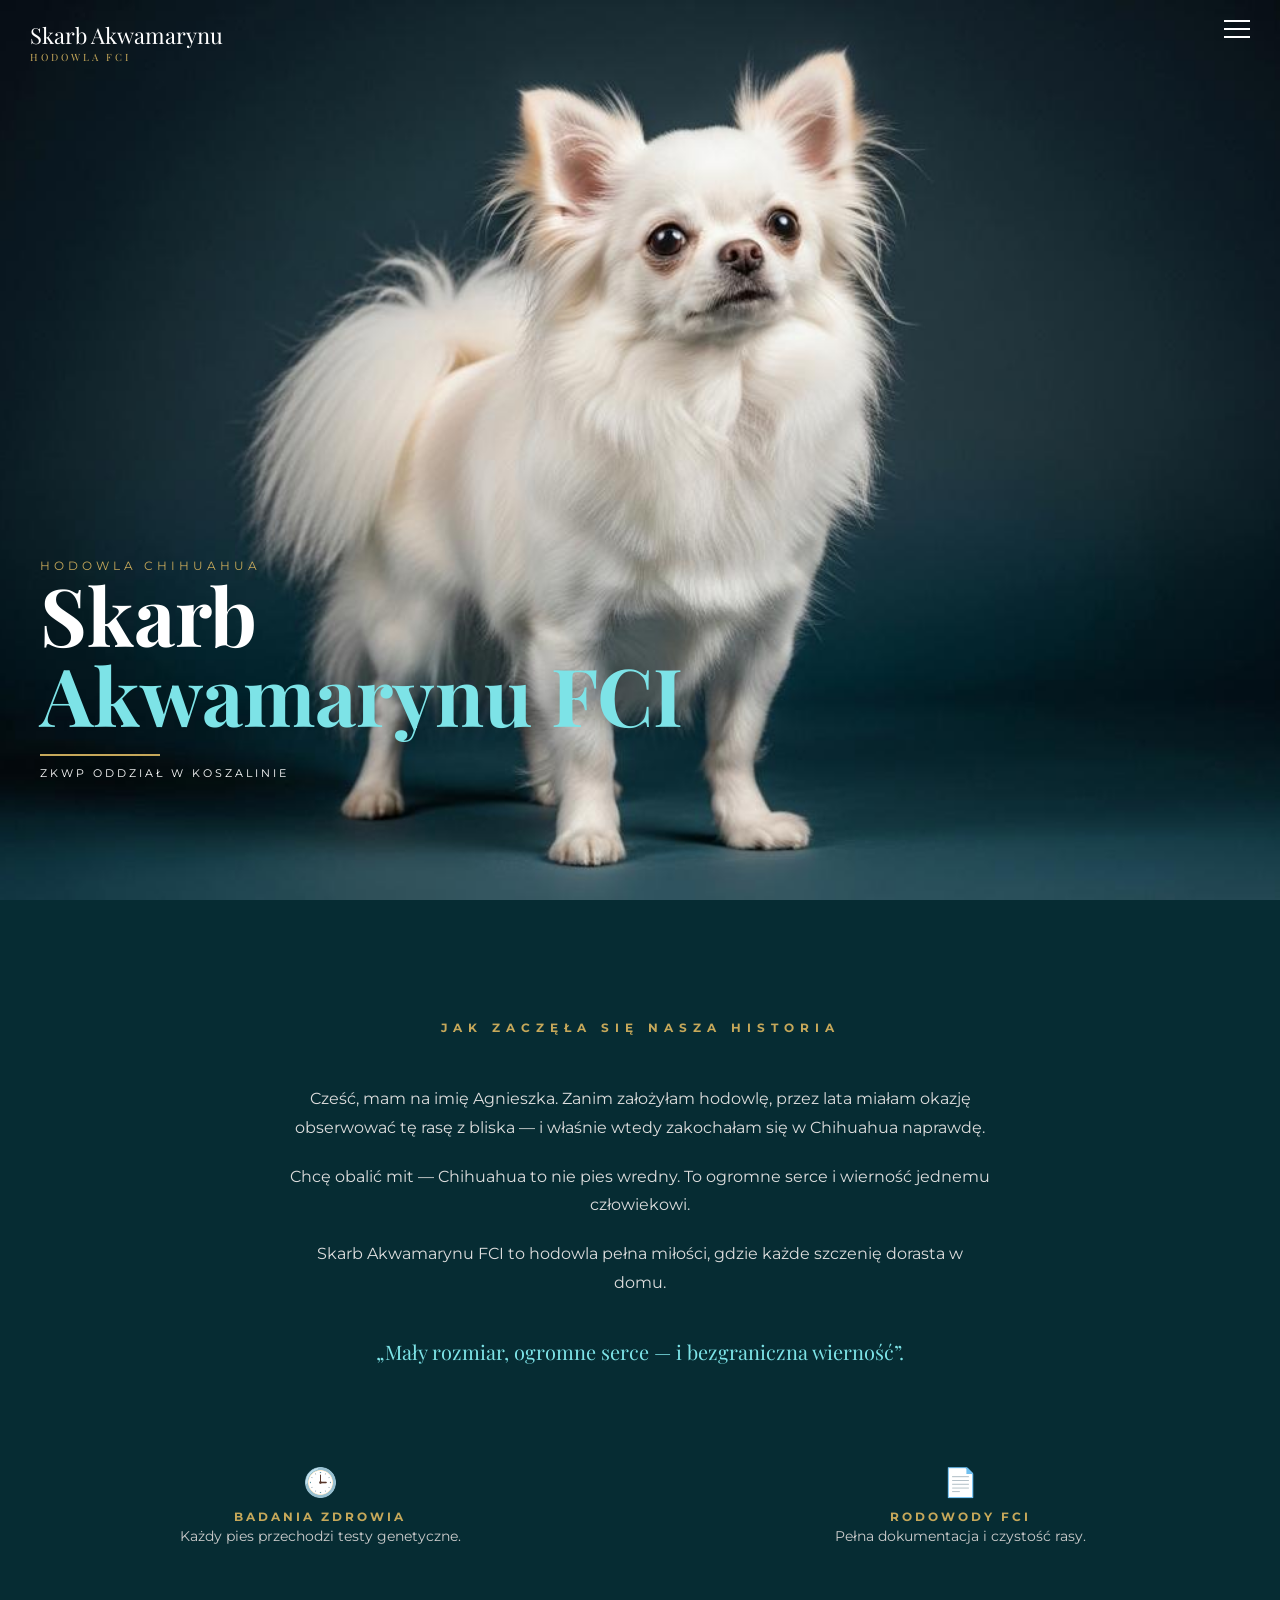
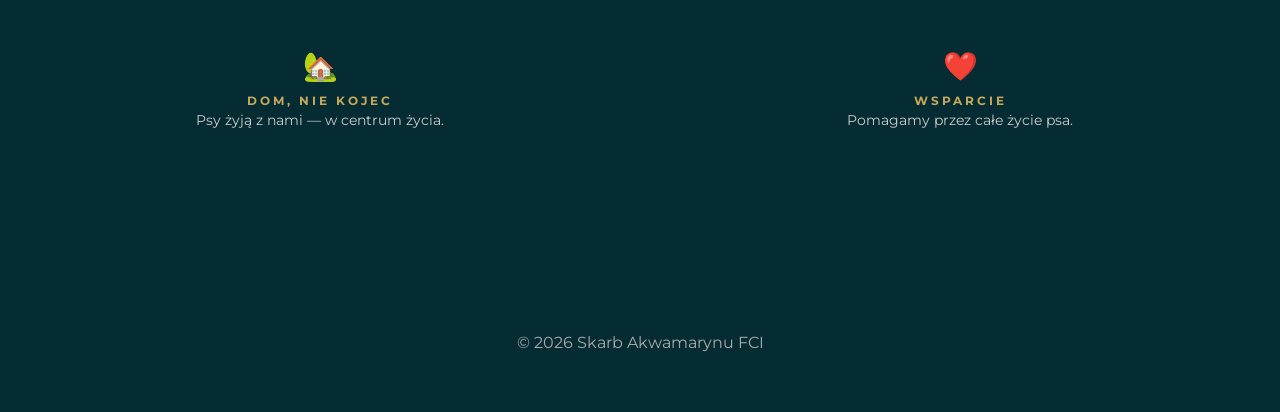
==== commit 0d681c52: "Update index.html" ====
--- a/index.html
+++ b/index.html
@@ -3,194 +3,222 @@
 <head>
 <meta charset="UTF-8">
 <meta name="viewport" content="width=device-width, initial-scale=1.0">
-<title>Skarb Akwamarynu</title>
-
-<link href="https://fonts.googleapis.com/css2?family=Playfair+Display:wght@400;600&family=Montserrat:wght@300;400;500&display=swap" rel="stylesheet">
+
+<title>Skarb Akwamarynu FCI</title>
+
+<link href="https://fonts.googleapis.com/css2?family=Playfair+Display:wght@400;600&family=Montserrat:wght@300;400&display=swap" rel="stylesheet">
 
 <style>
 
-/* RESET */
 *{margin:0;padding:0;box-sizing:border-box}
 
-/* BODY */
+/* TŁO */
 body{
   font-family:'Montserrat',sans-serif;
-  background:#062f33;
-  color:#d6f4f5;
+  background:#062c33;
+  color:white;
 }
 
 /* NAV */
-nav{
-  position:absolute;
+.nav{
+  position:fixed;
+  top:0;
   width:100%;
-  top:0;
-  padding:25px 5%;
   display:flex;
   justify-content:space-between;
-  align-items:center;
-  z-index:10;
+  padding:20px 30px;
+  z-index:1000;
 }
 
 .logo{
   font-family:'Playfair Display';
   font-size:22px;
-  color:white;
 }
 
 .logo small{
   display:block;
-  font-size:11px;
-  color:#c9a95f;
-  letter-spacing:2px;
-}
-
+  font-size:10px;
+  letter-spacing:3px;
+  color:#c6a85a;
+}
+
+/* HAMBURGER */
+.hamburger{
+  width:26px;
+  height:18px;
+  display:flex;
+  flex-direction:column;
+  justify-content:space-between;
+  cursor:pointer;
+}
+
+.hamburger span{
+  height:2px;
+  background:white;
+}
+
+/* MENU */
 .menu{
+  position:fixed;
+  right:-100%;
+  top:0;
+  width:100%;
+  height:100vh;
+  background:#062c33;
   display:flex;
+  flex-direction:column;
+  justify-content:center;
+  align-items:center;
   gap:30px;
-}
+  transition:.4s;
+}
+
+.menu.active{right:0;}
 
 .menu a{
-  color:#cfeeee;
+  color:white;
+  font-size:20px;
   text-decoration:none;
-  font-size:13px;
-  letter-spacing:2px;
 }
 
 /* HERO */
 .hero{
   height:100vh;
-  display:flex;
-  align-items:center;
-  padding:0 5%;
-
-  /* 🔥 TO JEST KLUCZ – TWÓJ STARY EFEKT */
-  background:
-  radial-gradient(circle at 70% 50%, rgba(0,0,0,0.4), transparent 60%),
-  linear-gradient(to left, rgba(6,47,51,0.2), rgba(6,47,51,1)),
-  url('hero.jpg') right center no-repeat;
-
-  background-size:contain;
-}
-
-/* TEXT */
-.hero-content{
-  max-width:600px;
-}
-
-.subtitle{
+  position:relative;
+}
+
+.hero img{
+  width:100%;
+  height:100%;
+  object-fit:cover;
+}
+
+/* LEKKA MGIEŁKA (nie psuje zdjęcia) */
+.hero::after{
+  content:"";
+  position:absolute;
+  width:100%;
+  height:100%;
+  background:linear-gradient(to top,#062c33 25%,transparent);
+}
+
+/* TEKST */
+.hero-text{
+  position:absolute;
+  bottom:120px;
+  left:40px;
+  z-index:2;
+}
+
+.hero-text small{
+  color:#c6a85a;
   letter-spacing:4px;
   font-size:12px;
-  color:#c9a95f;
-  margin-bottom:20px;
-}
-
-.hero h1{
+}
+
+.hero-text h1{
   font-family:'Playfair Display';
   font-size:80px;
-  line-height:1.1;
-}
-
-.hero h1 span{
-  color:#6fe3e7;
-}
-
-.line{
+  line-height:1;
+}
+
+.hero-text h2{
+  font-family:'Playfair Display';
+  font-size:80px;
+  color:#7de3e7;
+  line-height:1;
+}
+
+.hero-text p{
+  margin-top:10px;
+  font-size:11px;
+  letter-spacing:3px;
+}
+
+/* ZŁOTA LINIA */
+.hero-line{
   width:120px;
   height:2px;
-  background:#c9a95f;
-  margin:20px 0;
-}
-
-.bottom{
+  background:#c6a85a;
+  margin-top:20px;
+}
+
+/* SEKCJA */
+.section{
+  padding:120px 30px;
+  text-align:center;
+}
+
+.section h3{
+  color:#c6a85a;
+  letter-spacing:6px;
   font-size:12px;
-  letter-spacing:3px;
-  color:#cfeeee;
-}
-
-/* ABOUT */
-.about{
-  text-align:center;
-  padding:120px 15%;
-  background:#05282c;
-}
-
-.about h2{
-  letter-spacing:6px;
-  font-size:14px;
-  color:#c9a95f;
-  margin-bottom:40px;
-}
-
-.about p{
+  margin-bottom:50px;
+}
+
+.section p{
   max-width:700px;
-  margin:20px auto;
+  margin:0 auto 20px;
+  color:#ddd;
   line-height:1.8;
-  color:#cfeeee;
-}
-
-/* QUOTE */
+}
+
 .quote{
-  text-align:center;
-  padding:80px;
-  font-style:italic;
-  color:#7fdde0;
-}
-
-/* FEATURES */
+  margin-top:40px;
+  font-family:'Playfair Display';
+  color:#7de3e7;
+  font-size:20px;
+}
+
+/* GRID */
 .features{
-  text-align:center;
-  padding:100px 5%;
-}
-
-.features h2{
-  letter-spacing:6px;
-  font-size:14px;
-  color:#c9a95f;
-  margin-bottom:60px;
-}
-
-.grid{
+  margin-top:100px;
   display:grid;
-  grid-template-columns:repeat(4,1fr);
-  gap:40px;
-}
-
-.box{
+  grid-template-columns:1fr 1fr;
+  gap:80px 60px;
+}
+
+.feature{
   text-align:center;
 }
 
 .icon{
   font-size:28px;
-  color:#c9a95f;
-  margin-bottom:10px;
-}
-
-.box h3{
-  font-size:13px;
+  color:#c6a85a;
+}
+
+.feature h4{
+  margin-top:10px;
+  color:#c6a85a;
   letter-spacing:3px;
-  margin-bottom:10px;
-}
-
-.box p{
+  font-size:12px;
+}
+
+.feature p{
   font-size:14px;
-  color:#cfeeee;
-}
-
-/* FOOTER */
+  color:#ccc;
+}
+
+/* STOPKA */
 footer{
   text-align:center;
-  padding:40px;
-  border-top:1px solid rgba(255,255,255,0.1);
-  font-size:12px;
-  color:#9ecfd1;
+  padding:60px;
+  color:#aaa;
 }
 
 /* MOBILE */
-@media(max-width:900px){
-  .menu{display:none;}
-  .hero h1{font-size:42px;}
-  .grid{grid-template-columns:1fr;}
-  .hero{background-size:cover;}
+@media(max-width:700px){
+
+.hero-text h1,
+.hero-text h2{
+  font-size:45px;
+}
+
+.features{
+  grid-template-columns:1fr 1fr;
+  gap:50px 20px;
+}
+
 }
 
 </style>
@@ -198,84 +226,85 @@
 
 <body>
 
-<nav>
+<!-- NAV -->
+<div class="nav">
   <div class="logo">
     Skarb Akwamarynu
-    <small>FCI KENNEL</small>
+    <small>HODOWLA FCI</small>
   </div>
 
-  <div class="menu">
-    <a href="#">O NAS</a>
-    <a href="#">PSY HODOWLANE</a>
-    <a href="#">SUKI HODOWLANE</a>
-    <a href="#">SZCZENIĘTA</a>
-    <a href="#">ZDJĘCIA</a>
-    <a href="#">KONTAKT</a>
+  <div class="hamburger" onclick="toggleMenu()">
+    <span></span><span></span><span></span>
   </div>
-</nav>
-
+</div>
+
+<!-- MENU -->
+<div class="menu" id="menu">
+  <a href="#">O nas</a>
+  <a href="#">Psy hodowlane</a>
+  <a href="#">Suki hodowlane</a>
+  <a href="#">Szczenięta</a>
+  <a href="#">Zdjęcia</a>
+  <a href="#">Kontakt</a>
+</div>
+
+<!-- HERO -->
 <section class="hero">
-  <div class="hero-content">
-    <div class="subtitle">HODOWLA CHIHUAHUA</div>
-
-    <h1>
-      Skarb<br>
-      <span>Akwamarynu</span><br>
-      FCI
-    </h1>
-
-    <div class="line"></div>
-    <div class="bottom">ZKwP ODDZIAŁ W KOSZALINIE</div>
-  </div>
+
+<img src="IMG-20260426-WA0000.jpg">
+
+<div class="hero-text">
+  <small>HODOWLA CHIHUAHUA</small>
+  <h1>Skarb</h1>
+  <h2>Akwamarynu FCI</h2>
+  <div class="hero-line"></div>
+  <p>ZKWP ODDZIAŁ W KOSZALINIE</p>
+</div>
+
 </section>
 
-<section class="about">
-  <h2>JAK ZACZĘŁA SIĘ NASZA HISTORIA</h2>
-
-  <p>
-  Cześć, mam na imię Agnieszka. Zanim założyłam hodowlę, przez lata miałam okazję obserwować tę rasę z bliska — i właśnie wtedy zakochałam się w Chihuahua naprawdę.
-  </p>
-
-  <p>
-  To był świadomy wybór, poprzedzony długą obserwacją i jeszcze dłuższą miłością.
-  </p>
-</section>
-
-<section class="quote">
-  "Mały rozmiar, ogromne serce — i bezgraniczna wierność."
-</section>
-
-<section class="features">
-
-  <h2>DLACZEGO WARTO NAM ZAUFAĆ</h2>
-
-  <div class="grid">
-
-    <div class="box">
-      <div class="icon">🕒</div>
-      <h3>BADANIA ZDROWOTNE</h3>
-      <p>Testy genetyczne i kliniczne.</p>
-    </div>
-
-    <div class="box">
-      <div class="icon">📄</div>
-      <h3>RODOWODY FCI</h3>
-      <p>Pełna dokumentacja.</p>
-    </div>
-
-    <div class="box">
-      <div class="icon">🏡</div>
-      <h3>DOM, NIE KOJEC</h3>
-      <p>Psy żyją z nami.</p>
-    </div>
-
-    <div class="box">
-      <div class="icon">❤️</div>
-      <h3>WSPARCIE</h3>
-      <p>Jesteśmy zawsze.</p>
-    </div>
-
-  </div>
+<!-- OPIS -->
+<section class="section">
+
+<h3>JAK ZACZĘŁA SIĘ NASZA HISTORIA</h3>
+
+<p>Cześć, mam na imię Agnieszka. Zanim założyłam hodowlę, przez lata miałam okazję obserwować tę rasę z bliska — i właśnie wtedy zakochałam się w Chihuahua naprawdę.</p>
+
+<p>Chcę obalić mit — Chihuahua to nie pies wredny. To ogromne serce i wierność jednemu człowiekowi.</p>
+
+<p>Skarb Akwamarynu FCI to hodowla pełna miłości, gdzie każde szczenię dorasta w domu.</p>
+
+<div class="quote">
+„Mały rozmiar, ogromne serce — i bezgraniczna wierność”.
+</div>
+
+<div class="features">
+
+<div class="feature">
+<div class="icon">🕒</div>
+<h4>BADANIA ZDROWIA</h4>
+<p>Każdy pies przechodzi testy genetyczne.</p>
+</div>
+
+<div class="feature">
+<div class="icon">📄</div>
+<h4>RODOWODY FCI</h4>
+<p>Pełna dokumentacja i czystość rasy.</p>
+</div>
+
+<div class="feature">
+<div class="icon">🏡</div>
+<h4>DOM, NIE KOJEC</h4>
+<p>Psy żyją z nami — w centrum życia.</p>
+</div>
+
+<div class="feature">
+<div class="icon">❤️</div>
+<h4>WSPARCIE</h4>
+<p>Pomagamy przez całe życie psa.</p>
+</div>
+
+</div>
 
 </section>
 
@@ -283,5 +312,11 @@
 © 2026 Skarb Akwamarynu FCI
 </footer>
 
+<script>
+function toggleMenu(){
+ document.getElementById("menu").classList.toggle("active");
+}
+</script>
+
 </body>
 </html>
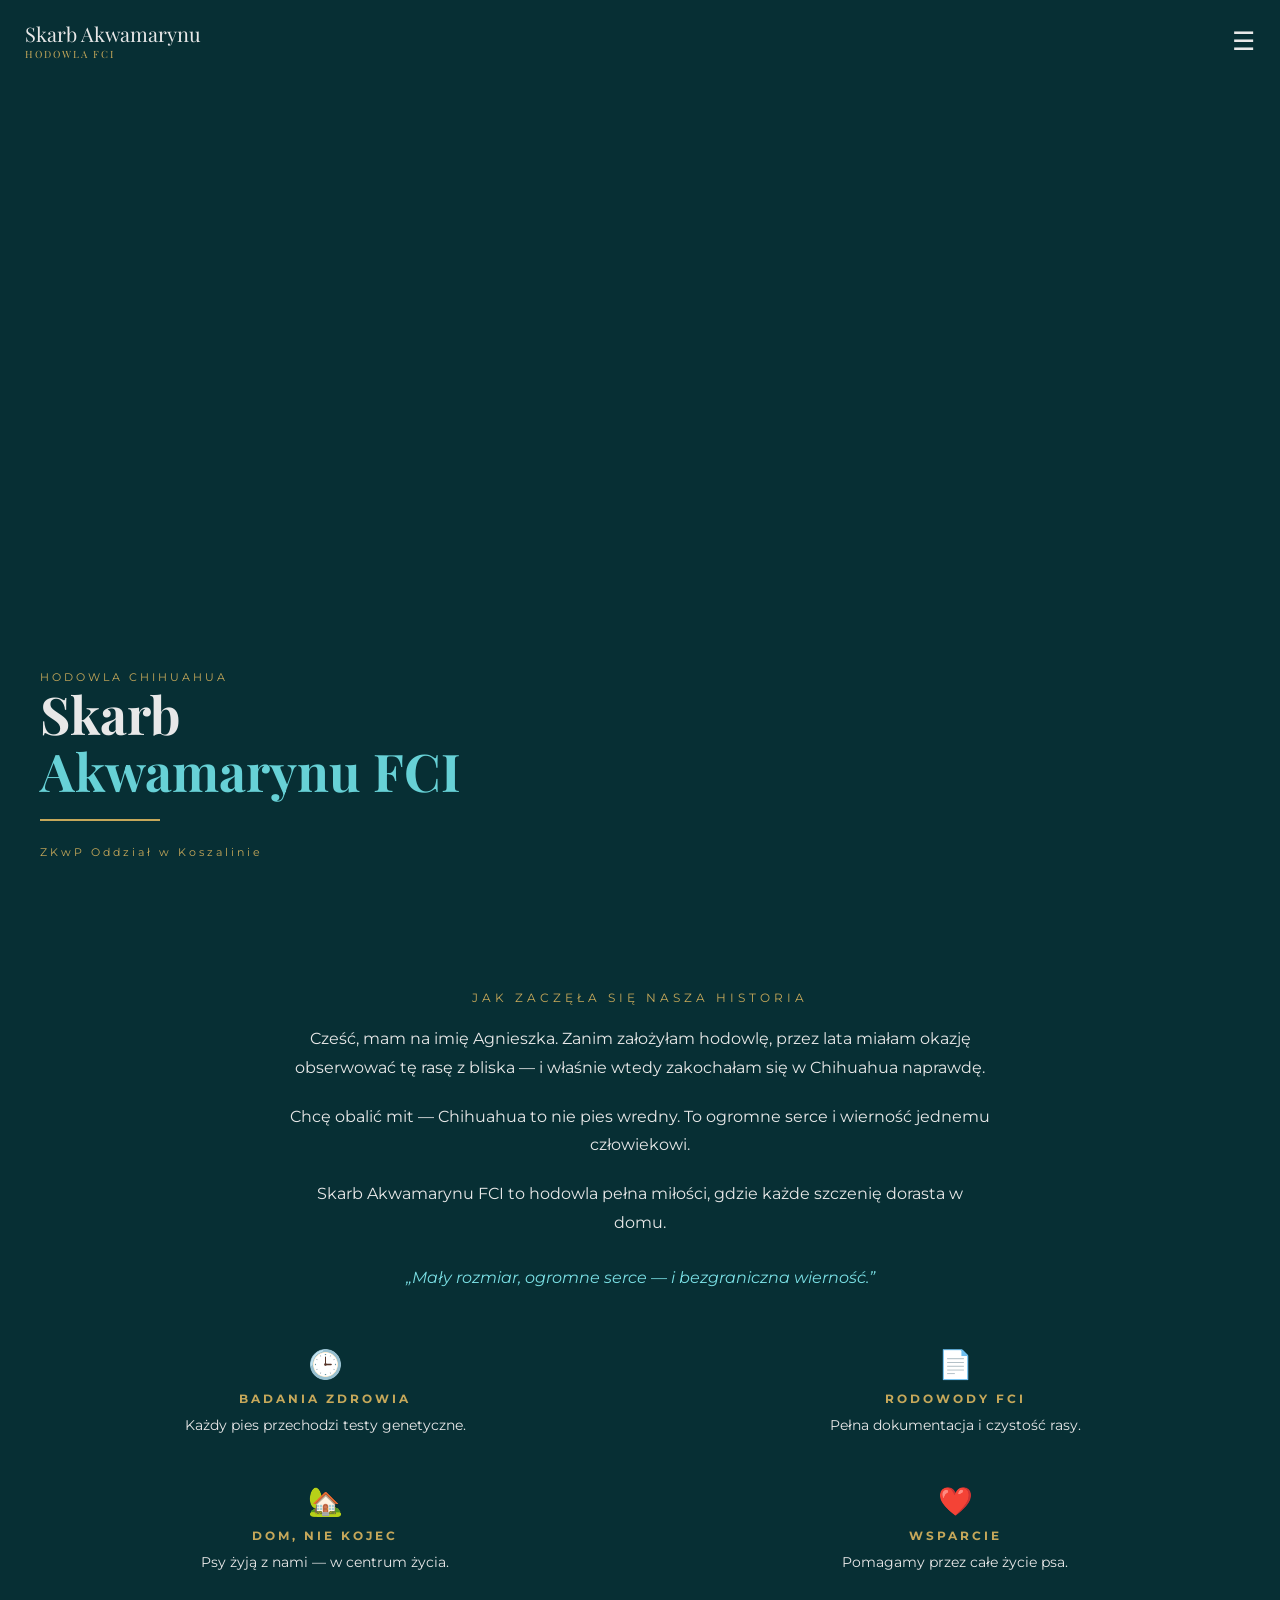
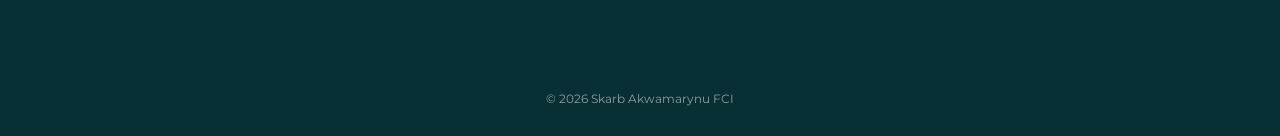
==== commit 41a6b814: "Update index.html" ====
--- a/index.html
+++ b/index.html
@@ -3,179 +3,155 @@
 <head>
 <meta charset="UTF-8">
 <meta name="viewport" content="width=device-width, initial-scale=1.0">
-
 <title>Skarb Akwamarynu FCI</title>
 
 <link href="https://fonts.googleapis.com/css2?family=Playfair+Display:wght@400;600&family=Montserrat:wght@300;400&display=swap" rel="stylesheet">
 
 <style>
 
-*{margin:0;padding:0;box-sizing:border-box}
-
-/* TŁO */
+/* RESET */
+*{
+  margin:0;
+  padding:0;
+  box-sizing:border-box;
+}
+
 body{
-  font-family:'Montserrat',sans-serif;
-  background:#062c33;
-  color:white;
+  font-family:'Montserrat', sans-serif;
+  background:#072f34;
+  color:#e8e8e8;
 }
 
 /* NAV */
+
 .nav{
   position:fixed;
   top:0;
   width:100%;
   display:flex;
   justify-content:space-between;
-  padding:20px 30px;
+  align-items:center;
+  padding:20px 25px;
   z-index:1000;
 }
 
 .logo{
-  font-family:'Playfair Display';
-  font-size:22px;
+  font-family:'Playfair Display', serif;
+  font-size:20px;
 }
 
 .logo small{
   display:block;
   font-size:10px;
-  letter-spacing:3px;
-  color:#c6a85a;
-}
-
-/* HAMBURGER */
+  color:#c6a85a;
+  letter-spacing:2px;
+}
+
 .hamburger{
-  width:26px;
-  height:18px;
-  display:flex;
-  flex-direction:column;
-  justify-content:space-between;
+  font-size:26px;
   cursor:pointer;
 }
 
-.hamburger span{
-  height:2px;
-  background:white;
-}
-
 /* MENU */
+
 .menu{
   position:fixed;
+  top:0;
   right:-100%;
-  top:0;
   width:100%;
   height:100vh;
-  background:#062c33;
+  background:#072f34;
   display:flex;
   flex-direction:column;
   justify-content:center;
   align-items:center;
-  gap:30px;
-  transition:.4s;
-}
-
-.menu.active{right:0;}
+  gap:20px;
+  transition:0.4s;
+  z-index:999;
+}
+
+.menu.active{
+  right:0;
+}
 
 .menu a{
-  color:white;
-  font-size:20px;
+  color:#e8e8e8;
   text-decoration:none;
+  font-size:18px;
 }
 
 /* HERO */
+
 .hero{
   height:100vh;
+  background:url('hero.jpg') center/cover no-repeat;
   position:relative;
-}
-
-.hero img{
-  width:100%;
-  height:100%;
-  object-fit:cover;
-}
-
-/* LEKKA MGIEŁKA (nie psuje zdjęcia) */
-.hero::after{
-  content:"";
-  position:absolute;
-  width:100%;
-  height:100%;
-  background:linear-gradient(to top,#062c33 25%,transparent);
-}
-
-/* TEKST */
+  display:flex;
+  align-items:flex-end;
+  padding:40px;
+}
+
 .hero-text{
-  position:absolute;
-  bottom:120px;
-  left:40px;
-  z-index:2;
-}
-
-.hero-text small{
-  color:#c6a85a;
-  letter-spacing:4px;
-  font-size:12px;
-}
-
-.hero-text h1{
-  font-family:'Playfair Display';
-  font-size:80px;
-  line-height:1;
-}
-
-.hero-text h2{
-  font-family:'Playfair Display';
-  font-size:80px;
-  color:#7de3e7;
-  line-height:1;
-}
-
-.hero-text p{
-  margin-top:10px;
+  max-width:90%;
+}
+
+.hero h1{
+  font-family:'Playfair Display', serif;
+  font-size:52px;
+  line-height:1.1;
+}
+
+.hero h1 span{
+  color:#67d1d6;
+}
+
+.hero small{
+  color:#c6a85a;
+  letter-spacing:3px;
   font-size:11px;
-  letter-spacing:3px;
-}
-
-/* ZŁOTA LINIA */
+}
+
 .hero-line{
   width:120px;
   height:2px;
   background:#c6a85a;
-  margin-top:20px;
-}
-
-/* SEKCJA */
+  margin:20px 0;
+}
+
+/* SECTION */
+
 .section{
-  padding:120px 30px;
+  padding:90px 25px;
   text-align:center;
 }
 
-.section h3{
-  color:#c6a85a;
-  letter-spacing:6px;
+.title{
+  color:#c6a85a;
+  letter-spacing:4px;
   font-size:12px;
-  margin-bottom:50px;
-}
-
-.section p{
+  margin-bottom:20px;
+}
+
+.desc{
   max-width:700px;
-  margin:0 auto 20px;
-  color:#ddd;
+  margin:auto;
   line-height:1.8;
+  margin-bottom:20px;
 }
 
 .quote{
-  margin-top:40px;
-  font-family:'Playfair Display';
-  color:#7de3e7;
-  font-size:20px;
-}
-
-/* GRID */
+  color:#7adfe4;
+  font-style:italic;
+  margin-top:30px;
+}
+
+/* FEATURES */
+
 .features{
-  margin-top:100px;
+  margin-top:60px;
   display:grid;
   grid-template-columns:1fr 1fr;
-  gap:80px 60px;
+  gap:50px 30px;
 }
 
 .feature{
@@ -184,41 +160,27 @@
 
 .icon{
   font-size:28px;
-  color:#c6a85a;
-}
-
-.feature h4{
-  margin-top:10px;
-  color:#c6a85a;
+  margin-bottom:10px;
+}
+
+.feature h3{
+  color:#c6a85a;
+  font-size:12px;
   letter-spacing:3px;
-  font-size:12px;
+  margin-bottom:10px;
 }
 
 .feature p{
   font-size:14px;
-  color:#ccc;
-}
-
-/* STOPKA */
+}
+
+/* FOOTER */
+
 footer{
   text-align:center;
-  padding:60px;
-  color:#aaa;
-}
-
-/* MOBILE */
-@media(max-width:700px){
-
-.hero-text h1,
-.hero-text h2{
-  font-size:45px;
-}
-
-.features{
-  grid-template-columns:1fr 1fr;
-  gap:50px 20px;
-}
-
+  padding:30px;
+  font-size:12px;
+  opacity:0.6;
 }
 
 </style>
@@ -232,10 +194,7 @@
     Skarb Akwamarynu
     <small>HODOWLA FCI</small>
   </div>
-
-  <div class="hamburger" onclick="toggleMenu()">
-    <span></span><span></span><span></span>
-  </div>
+  <div class="hamburger" onclick="toggleMenu()">☰</div>
 </div>
 
 <!-- MENU -->
@@ -244,77 +203,82 @@
   <a href="#">Psy hodowlane</a>
   <a href="#">Suki hodowlane</a>
   <a href="#">Szczenięta</a>
-  <a href="#">Zdjęcia</a>
+  <a href="#">Zdjęcia z nowych domków</a>
+  <a href="#">Nasz wspólny czas</a>
   <a href="#">Kontakt</a>
 </div>
 
 <!-- HERO -->
 <section class="hero">
-
-<img src="IMG-20260426-WA0000.jpg">
-
-<div class="hero-text">
-  <small>HODOWLA CHIHUAHUA</small>
-  <h1>Skarb</h1>
-  <h2>Akwamarynu FCI</h2>
-  <div class="hero-line"></div>
-  <p>ZKWP ODDZIAŁ W KOSZALINIE</p>
-</div>
-
+  <div class="hero-text">
+    <small>HODOWLA CHIHUAHUA</small>
+    <h1>
+      Skarb<br>
+      <span>Akwamarynu FCI</span>
+    </h1>
+    <div class="hero-line"></div>
+    <small>ZKwP Oddział w Koszalinie</small>
+  </div>
 </section>
 
-<!-- OPIS -->
+<!-- SECTION -->
 <section class="section">
-
-<h3>JAK ZACZĘŁA SIĘ NASZA HISTORIA</h3>
-
-<p>Cześć, mam na imię Agnieszka. Zanim założyłam hodowlę, przez lata miałam okazję obserwować tę rasę z bliska — i właśnie wtedy zakochałam się w Chihuahua naprawdę.</p>
-
-<p>Chcę obalić mit — Chihuahua to nie pies wredny. To ogromne serce i wierność jednemu człowiekowi.</p>
-
-<p>Skarb Akwamarynu FCI to hodowla pełna miłości, gdzie każde szczenię dorasta w domu.</p>
-
-<div class="quote">
-„Mały rozmiar, ogromne serce — i bezgraniczna wierność”.
-</div>
-
-<div class="features">
-
-<div class="feature">
-<div class="icon">🕒</div>
-<h4>BADANIA ZDROWIA</h4>
-<p>Każdy pies przechodzi testy genetyczne.</p>
-</div>
-
-<div class="feature">
-<div class="icon">📄</div>
-<h4>RODOWODY FCI</h4>
-<p>Pełna dokumentacja i czystość rasy.</p>
-</div>
-
-<div class="feature">
-<div class="icon">🏡</div>
-<h4>DOM, NIE KOJEC</h4>
-<p>Psy żyją z nami — w centrum życia.</p>
-</div>
-
-<div class="feature">
-<div class="icon">❤️</div>
-<h4>WSPARCIE</h4>
-<p>Pomagamy przez całe życie psa.</p>
-</div>
-
-</div>
+  <div class="title">JAK ZACZĘŁA SIĘ NASZA HISTORIA</div>
+
+  <div class="desc">
+    Cześć, mam na imię Agnieszka. Zanim założyłam hodowlę, przez lata miałam okazję obserwować tę rasę z bliska — i właśnie wtedy zakochałam się w Chihuahua naprawdę.
+  </div>
+
+  <div class="desc">
+    Chcę obalić mit — Chihuahua to nie pies wredny. To ogromne serce i wierność jednemu człowiekowi.
+  </div>
+
+  <div class="desc">
+    Skarb Akwamarynu FCI to hodowla pełna miłości, gdzie każde szczenię dorasta w domu.
+  </div>
+
+  <div class="quote">
+    „Mały rozmiar, ogromne serce — i bezgraniczna wierność.”
+  </div>
+
+  <!-- FEATURES -->
+  <div class="features">
+
+    <div class="feature">
+      <div class="icon">🕒</div>
+      <h3>BADANIA ZDROWIA</h3>
+      <p>Każdy pies przechodzi testy genetyczne.</p>
+    </div>
+
+    <div class="feature">
+      <div class="icon">📄</div>
+      <h3>RODOWODY FCI</h3>
+      <p>Pełna dokumentacja i czystość rasy.</p>
+    </div>
+
+    <div class="feature">
+      <div class="icon">🏡</div>
+      <h3>DOM, NIE KOJEC</h3>
+      <p>Psy żyją z nami — w centrum życia.</p>
+    </div>
+
+    <div class="feature">
+      <div class="icon">❤️</div>
+      <h3>WSPARCIE</h3>
+      <p>Pomagamy przez całe życie psa.</p>
+    </div>
+
+  </div>
 
 </section>
 
 <footer>
-© 2026 Skarb Akwamarynu FCI
+  © 2026 Skarb Akwamarynu FCI
 </footer>
 
 <script>
 function toggleMenu(){
- document.getElementById("menu").classList.toggle("active");
+  document.getElementById("menu").classList.toggle("active");
 }
 </script>
 
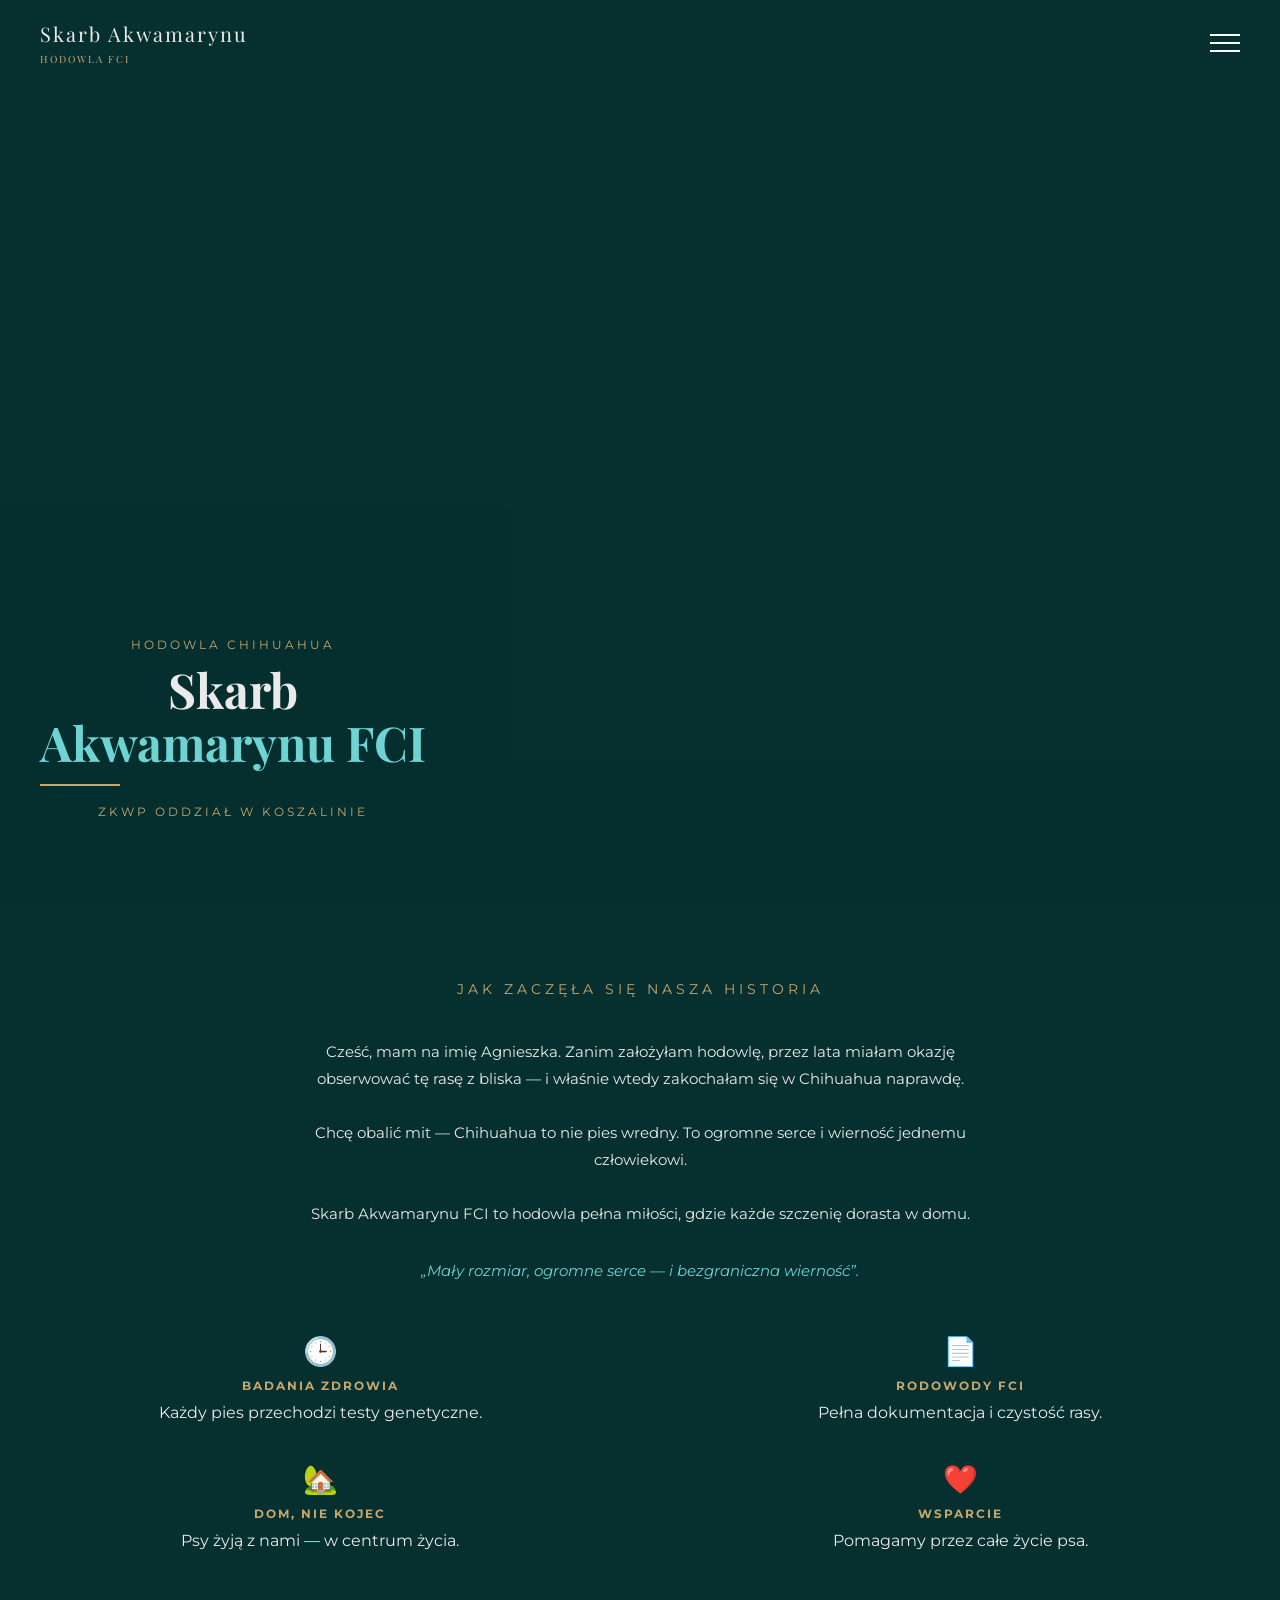
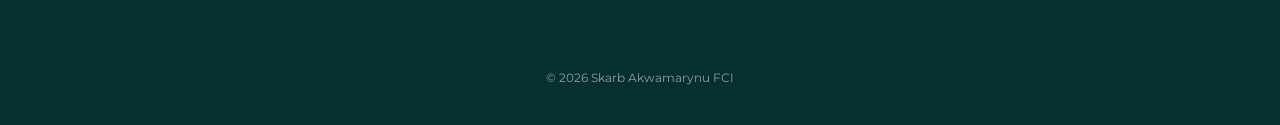
==== commit 6c1d5763: "Update index.html" ====
--- a/index.html
+++ b/index.html
@@ -3,184 +3,222 @@
 <head>
 <meta charset="UTF-8">
 <meta name="viewport" content="width=device-width, initial-scale=1.0">
+
 <title>Skarb Akwamarynu FCI</title>
 
-<link href="https://fonts.googleapis.com/css2?family=Playfair+Display:wght@400;600&family=Montserrat:wght@300;400&display=swap" rel="stylesheet">
+<link href="https://fonts.googleapis.com/css2?family=Playfair+Display:wght@300;400;600&family=Montserrat:wght@200;300;400&display=swap" rel="stylesheet">
 
 <style>
 
-/* RESET */
 *{
-  margin:0;
-  padding:0;
-  box-sizing:border-box;
+margin:0;
+padding:0;
+box-sizing:border-box;
 }
 
 body{
-  font-family:'Montserrat', sans-serif;
-  background:#072f34;
-  color:#e8e8e8;
-}
-
-/* NAV */
-
-.nav{
-  position:fixed;
-  top:0;
-  width:100%;
-  display:flex;
-  justify-content:space-between;
-  align-items:center;
-  padding:20px 25px;
-  z-index:1000;
+background:#062f2f;
+color:#eaeaea;
+font-family:'Montserrat',sans-serif;
+overflow-x:hidden;
+}
+
+/* HEADER */
+
+header{
+position:fixed;
+top:0;
+left:0;
+width:100%;
+padding:20px 40px;
+display:flex;
+justify-content:space-between;
+align-items:center;
+z-index:1000;
 }
 
 .logo{
-  font-family:'Playfair Display', serif;
-  font-size:20px;
-}
-
-.logo small{
-  display:block;
-  font-size:10px;
-  color:#c6a85a;
-  letter-spacing:2px;
-}
-
-.hamburger{
-  font-size:26px;
-  cursor:pointer;
-}
-
-/* MENU */
+font-family:'Playfair Display',serif;
+font-size:20px;
+letter-spacing:2px;
+}
+
+.logo span{
+display:block;
+font-size:10px;
+color:#c7a76c;
+margin-top:5px;
+}
+
+/* HAMBURGER */
+
+.menu-btn{
+width:30px;
+cursor:pointer;
+}
+
+.menu-btn div{
+height:2px;
+background:white;
+margin:6px 0;
+transition:0.3s;
+}
+
+/* MENU FULLSCREEN */
 
 .menu{
-  position:fixed;
-  top:0;
-  right:-100%;
-  width:100%;
-  height:100vh;
-  background:#072f34;
-  display:flex;
-  flex-direction:column;
-  justify-content:center;
-  align-items:center;
-  gap:20px;
-  transition:0.4s;
-  z-index:999;
+position:fixed;
+top:0;
+left:0;
+width:100%;
+height:100%;
+background:#062f2f;
+display:flex;
+justify-content:center;
+align-items:center;
+flex-direction:column;
+transform:translateY(-100%);
+transition:0.4s;
+z-index:999;
 }
 
 .menu.active{
-  right:0;
+transform:translateY(0);
 }
 
 .menu a{
-  color:#e8e8e8;
-  text-decoration:none;
-  font-size:18px;
+color:white;
+text-decoration:none;
+font-size:20px;
+margin:15px 0;
+letter-spacing:2px;
 }
 
 /* HERO */
 
 .hero{
-  height:100vh;
-  background:url('hero.jpg') center/cover no-repeat;
-  position:relative;
-  display:flex;
-  align-items:flex-end;
-  padding:40px;
-}
-
-.hero-text{
-  max-width:90%;
+height:100vh;
+background:url('hero.jpg') center/cover no-repeat;
+display:flex;
+align-items:flex-end;
+padding:80px 40px;
+position:relative;
+}
+
+.hero::after{
+content:'';
+position:absolute;
+top:0;
+left:0;
+width:100%;
+height:100%;
+background:rgba(6,47,47,0.65);
+}
+
+.hero-content{
+position:relative;
+z-index:2;
+max-width:600px;
+}
+
+.hero small{
+color:#c7a76c;
+letter-spacing:3px;
+font-size:12px;
 }
 
 .hero h1{
-  font-family:'Playfair Display', serif;
-  font-size:52px;
-  line-height:1.1;
+font-family:'Playfair Display',serif;
+font-size:48px;
+line-height:1.1;
+margin-top:10px;
 }
 
 .hero h1 span{
-  color:#67d1d6;
-}
-
-.hero small{
-  color:#c6a85a;
-  letter-spacing:3px;
-  font-size:11px;
-}
-
-.hero-line{
-  width:120px;
-  height:2px;
-  background:#c6a85a;
-  margin:20px 0;
+color:#6fd3d3;
+display:block;
+}
+
+.line{
+width:80px;
+height:2px;
+background:#c7a76c;
+margin:15px 0;
 }
 
 /* SECTION */
 
-.section{
-  padding:90px 25px;
-  text-align:center;
-}
-
-.title{
-  color:#c6a85a;
-  letter-spacing:4px;
-  font-size:12px;
-  margin-bottom:20px;
-}
-
-.desc{
-  max-width:700px;
-  margin:auto;
-  line-height:1.8;
-  margin-bottom:20px;
+section{
+padding:80px 20px;
+text-align:center;
+}
+
+.section-title{
+color:#c7a76c;
+letter-spacing:4px;
+font-size:14px;
+margin-bottom:40px;
+}
+
+.text{
+max-width:700px;
+margin:auto;
+line-height:1.8;
+font-size:15px;
 }
 
 .quote{
-  color:#7adfe4;
-  font-style:italic;
-  margin-top:30px;
-}
-
-/* FEATURES */
+margin-top:30px;
+color:#6fd3d3;
+font-style:italic;
+}
+
+/* ICONY */
 
 .features{
-  margin-top:60px;
-  display:grid;
-  grid-template-columns:1fr 1fr;
-  gap:50px 30px;
+display:grid;
+grid-template-columns:repeat(2,1fr);
+gap:40px;
+margin-top:50px;
 }
 
 .feature{
-  text-align:center;
+text-align:center;
 }
 
 .icon{
-  font-size:28px;
-  margin-bottom:10px;
+font-size:28px;
+margin-bottom:10px;
 }
 
 .feature h3{
-  color:#c6a85a;
-  font-size:12px;
-  letter-spacing:3px;
-  margin-bottom:10px;
-}
-
-.feature p{
-  font-size:14px;
+color:#c7a76c;
+letter-spacing:2px;
+font-size:12px;
+margin-bottom:10px;
 }
 
 /* FOOTER */
 
 footer{
-  text-align:center;
-  padding:30px;
-  font-size:12px;
-  opacity:0.6;
+text-align:center;
+padding:40px;
+font-size:12px;
+opacity:0.6;
+}
+
+/* RESPONSYWNOŚĆ */
+
+@media(max-width:768px){
+
+.hero h1{
+font-size:34px;
+}
+
+.features{
+grid-template-columns:1fr;
+}
+
 }
 
 </style>
@@ -188,97 +226,91 @@
 
 <body>
 
-<!-- NAV -->
-<div class="nav">
-  <div class="logo">
-    Skarb Akwamarynu
-    <small>HODOWLA FCI</small>
-  </div>
-  <div class="hamburger" onclick="toggleMenu()">☰</div>
-</div>
+<header>
+<div class="logo">
+Skarb Akwamarynu
+<span>HODOWLA FCI</span>
+</div>
+
+<div class="menu-btn" onclick="toggleMenu()">
+<div></div>
+<div></div>
+<div></div>
+</div>
+</header>
 
 <!-- MENU -->
 <div class="menu" id="menu">
-  <a href="#">O nas</a>
-  <a href="#">Psy hodowlane</a>
-  <a href="#">Suki hodowlane</a>
-  <a href="#">Szczenięta</a>
-  <a href="#">Zdjęcia z nowych domków</a>
-  <a href="#">Nasz wspólny czas</a>
-  <a href="#">Kontakt</a>
+<a href="#">O nas</a>
+<a href="#">Psy hodowlane</a>
+<a href="#">Suki hodowlane</a>
+<a href="#">Szczenięta</a>
+<a href="#">Zdjęcia z nowych domków</a>
+<a href="#">Nasz wspólny czas</a>
+<a href="#">Kontakt</a>
 </div>
 
 <!-- HERO -->
 <section class="hero">
-  <div class="hero-text">
-    <small>HODOWLA CHIHUAHUA</small>
-    <h1>
-      Skarb<br>
-      <span>Akwamarynu FCI</span>
-    </h1>
-    <div class="hero-line"></div>
-    <small>ZKwP Oddział w Koszalinie</small>
-  </div>
+<div class="hero-content">
+<small>HODOWLA CHIHUAHUA</small>
+<h1>Skarb <span>Akwamarynu FCI</span></h1>
+<div class="line"></div>
+<small>ZKWP ODDZIAŁ W KOSZALINIE</small>
+</div>
 </section>
 
-<!-- SECTION -->
-<section class="section">
-  <div class="title">JAK ZACZĘŁA SIĘ NASZA HISTORIA</div>
-
-  <div class="desc">
-    Cześć, mam na imię Agnieszka. Zanim założyłam hodowlę, przez lata miałam okazję obserwować tę rasę z bliska — i właśnie wtedy zakochałam się w Chihuahua naprawdę.
-  </div>
-
-  <div class="desc">
-    Chcę obalić mit — Chihuahua to nie pies wredny. To ogromne serce i wierność jednemu człowiekowi.
-  </div>
-
-  <div class="desc">
-    Skarb Akwamarynu FCI to hodowla pełna miłości, gdzie każde szczenię dorasta w domu.
-  </div>
-
-  <div class="quote">
-    „Mały rozmiar, ogromne serce — i bezgraniczna wierność.”
-  </div>
-
-  <!-- FEATURES -->
-  <div class="features">
-
-    <div class="feature">
-      <div class="icon">🕒</div>
-      <h3>BADANIA ZDROWIA</h3>
-      <p>Każdy pies przechodzi testy genetyczne.</p>
-    </div>
-
-    <div class="feature">
-      <div class="icon">📄</div>
-      <h3>RODOWODY FCI</h3>
-      <p>Pełna dokumentacja i czystość rasy.</p>
-    </div>
-
-    <div class="feature">
-      <div class="icon">🏡</div>
-      <h3>DOM, NIE KOJEC</h3>
-      <p>Psy żyją z nami — w centrum życia.</p>
-    </div>
-
-    <div class="feature">
-      <div class="icon">❤️</div>
-      <h3>WSPARCIE</h3>
-      <p>Pomagamy przez całe życie psa.</p>
-    </div>
-
-  </div>
+<!-- O NAS -->
+<section>
+<div class="section-title">JAK ZACZĘŁA SIĘ NASZA HISTORIA</div>
+
+<div class="text">
+Cześć, mam na imię Agnieszka. Zanim założyłam hodowlę, przez lata miałam okazję obserwować tę rasę z bliska — i właśnie wtedy zakochałam się w Chihuahua naprawdę.<br><br>
+
+Chcę obalić mit — Chihuahua to nie pies wredny. To ogromne serce i wierność jednemu człowiekowi.<br><br>
+
+Skarb Akwamarynu FCI to hodowla pełna miłości, gdzie każde szczenię dorasta w domu.
+
+<div class="quote">„Mały rozmiar, ogromne serce — i bezgraniczna wierność”.</div>
+</div>
+
+<div class="features">
+
+<div class="feature">
+<div class="icon">🕒</div>
+<h3>BADANIA ZDROWIA</h3>
+<p>Każdy pies przechodzi testy genetyczne.</p>
+</div>
+
+<div class="feature">
+<div class="icon">📄</div>
+<h3>RODOWODY FCI</h3>
+<p>Pełna dokumentacja i czystość rasy.</p>
+</div>
+
+<div class="feature">
+<div class="icon">🏡</div>
+<h3>DOM, NIE KOJEC</h3>
+<p>Psy żyją z nami — w centrum życia.</p>
+</div>
+
+<div class="feature">
+<div class="icon">❤️</div>
+<h3>WSPARCIE</h3>
+<p>Pomagamy przez całe życie psa.</p>
+</div>
+
+</div>
 
 </section>
 
 <footer>
-  © 2026 Skarb Akwamarynu FCI
+© 2026 Skarb Akwamarynu FCI
 </footer>
 
 <script>
 function toggleMenu(){
-  document.getElementById("menu").classList.toggle("active");
+document.getElementById("menu").classList.toggle("active");
 }
 </script>
 
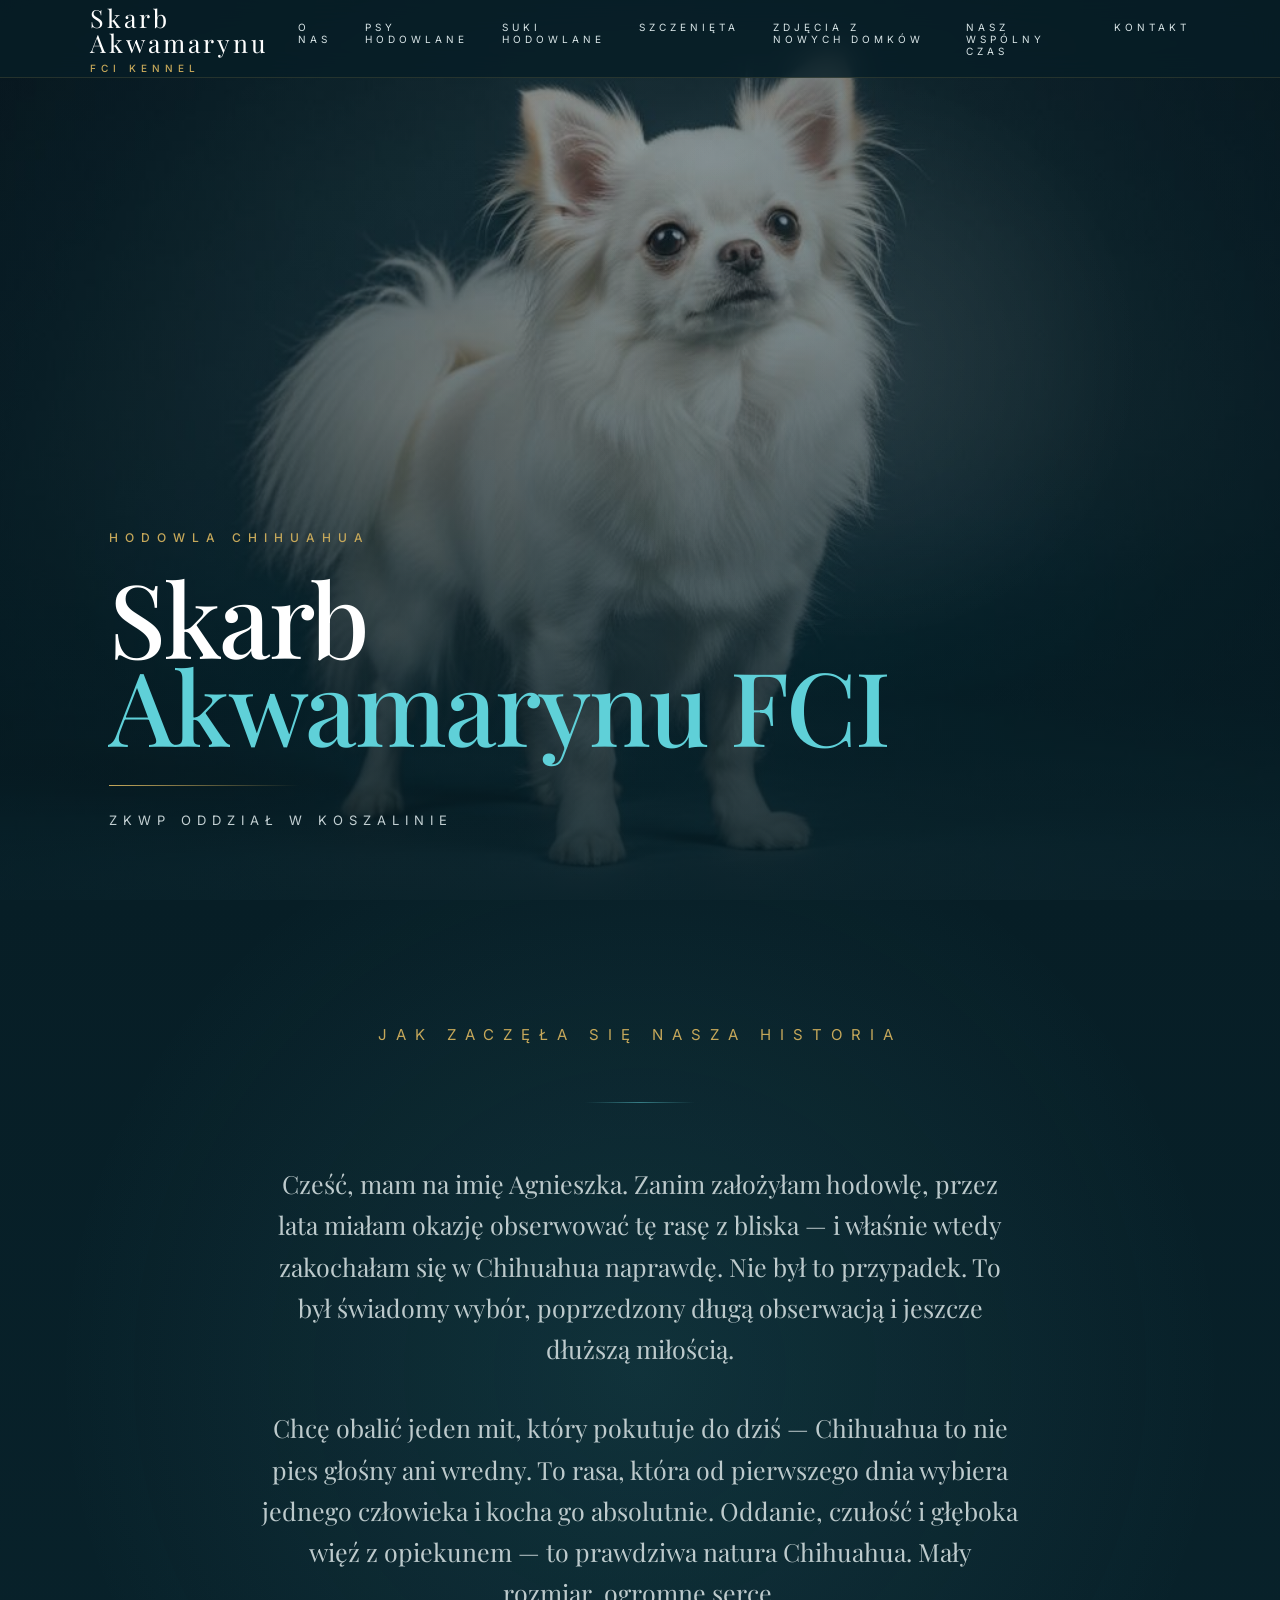
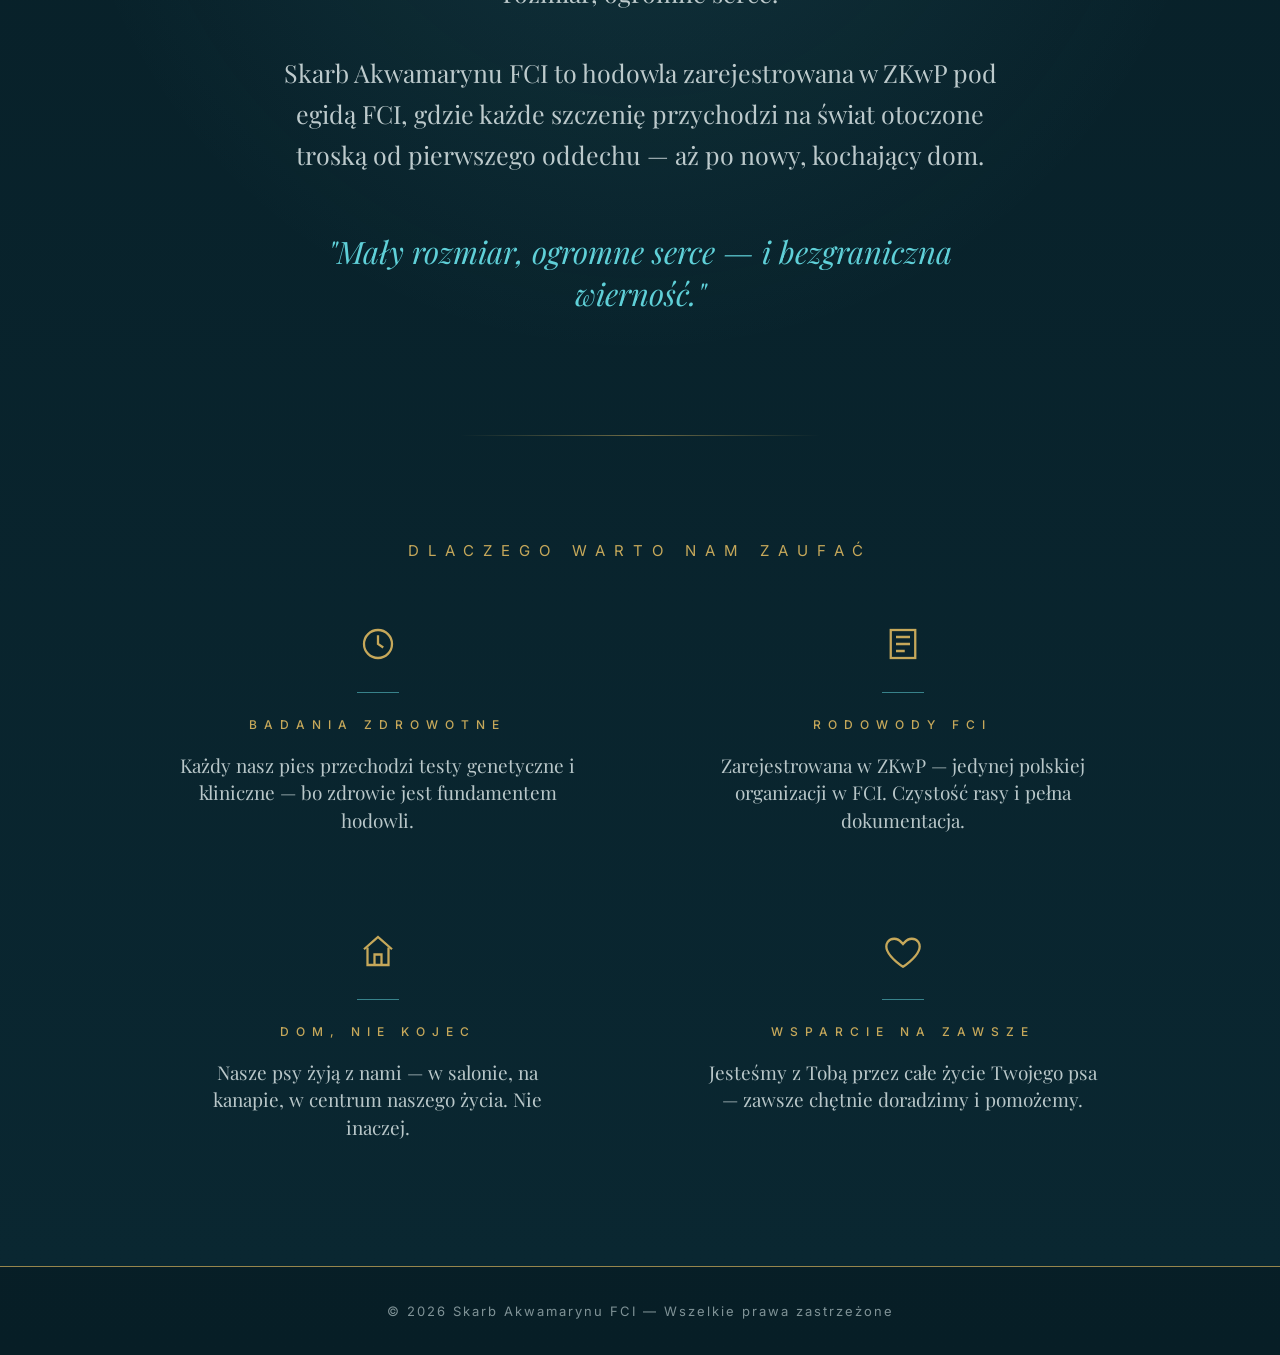
==== commit f84e4260: "Update index.html" ====
--- a/index.html
+++ b/index.html
@@ -1,316 +1,525 @@
 <!DOCTYPE html>
 <html lang="pl">
 <head>
-<meta charset="UTF-8">
-<meta name="viewport" content="width=device-width, initial-scale=1.0">
-
+<meta charset="UTF-8" />
+<meta name="viewport" content="width=device-width, initial-scale=1.0" />
 <title>Skarb Akwamarynu FCI</title>
 
-<link href="https://fonts.googleapis.com/css2?family=Playfair+Display:wght@300;400;600&family=Montserrat:wght@200;300;400&display=swap" rel="stylesheet">
+<link href="https://fonts.googleapis.com/css2?family=Playfair+Display:wght@400;500;600&family=Inter:wght@300;400;500&display=swap" rel="stylesheet">
 
 <style>
-
-*{
-margin:0;
-padding:0;
-box-sizing:border-box;
-}
+:root{
+  --navy:#071e26;
+  --navy2:#0a2731;
+  --navy3:#0c2f3a;
+  --gold:#c6a85a;
+  --aqua:#5fd0d8;
+  --text:#e8eef0;
+  --muted:#b8c7ca;
+}
+
+*{margin:0;padding:0;box-sizing:border-box}
+
+html{scroll-behavior:smooth}
 
 body{
-background:#062f2f;
-color:#eaeaea;
-font-family:'Montserrat',sans-serif;
-overflow-x:hidden;
-}
-
-/* HEADER */
+  font-family:'Inter',sans-serif;
+  background:
+    radial-gradient(circle at 50% 22%, rgba(95,208,216,.13), transparent 42%),
+    linear-gradient(180deg,var(--navy2),var(--navy));
+  color:var(--text);
+  overflow-x:hidden;
+}
 
 header{
-position:fixed;
-top:0;
-left:0;
-width:100%;
-padding:20px 40px;
-display:flex;
-justify-content:space-between;
-align-items:center;
-z-index:1000;
+  position:fixed;
+  top:0;
+  left:0;
+  width:100%;
+  height:78px;
+  padding:0 7vw;
+  display:flex;
+  align-items:center;
+  justify-content:space-between;
+  z-index:1000;
+  background:rgba(7,30,38,.82);
+  backdrop-filter:blur(14px);
+  border-bottom:1px solid rgba(198,168,90,.16);
 }
 
 .logo{
-font-family:'Playfair Display',serif;
-font-size:20px;
-letter-spacing:2px;
+  font-family:'Playfair Display',serif;
+  font-size:25px;
+  letter-spacing:3px;
+  line-height:1;
+  color:#fff;
 }
 
 .logo span{
-display:block;
-font-size:10px;
-color:#c7a76c;
-margin-top:5px;
-}
-
-/* HAMBURGER */
+  display:block;
+  margin-top:8px;
+  font-family:'Inter',sans-serif;
+  font-size:10px;
+  letter-spacing:5px;
+  color:var(--gold);
+  font-weight:500;
+}
+
+.desktop-nav{
+  display:flex;
+  gap:34px;
+}
+
+.desktop-nav a{
+  color:#d9e5e7;
+  text-decoration:none;
+  font-size:10px;
+  letter-spacing:4px;
+  text-transform:uppercase;
+  transition:.3s;
+}
+
+.desktop-nav a:hover{color:var(--gold)}
 
 .menu-btn{
-width:30px;
-cursor:pointer;
-}
-
-.menu-btn div{
-height:2px;
-background:white;
-margin:6px 0;
-transition:0.3s;
-}
-
-/* MENU FULLSCREEN */
-
-.menu{
-position:fixed;
-top:0;
-left:0;
-width:100%;
-height:100%;
-background:#062f2f;
-display:flex;
-justify-content:center;
-align-items:center;
-flex-direction:column;
-transform:translateY(-100%);
-transition:0.4s;
-z-index:999;
-}
-
-.menu.active{
-transform:translateY(0);
-}
-
-.menu a{
-color:white;
-text-decoration:none;
-font-size:20px;
-margin:15px 0;
-letter-spacing:2px;
-}
-
-/* HERO */
+  display:none;
+  font-size:32px;
+  cursor:pointer;
+  color:#fff;
+  z-index:1100;
+}
+
+.overlay{
+  position:fixed;
+  inset:0;
+  z-index:999;
+  background:
+    radial-gradient(circle at 50% 62%, rgba(95,208,216,.10), transparent 32%),
+    rgba(7,30,38,.98);
+  display:flex;
+  align-items:center;
+  justify-content:center;
+  flex-direction:column;
+  gap:28px;
+  opacity:0;
+  pointer-events:none;
+  transition:.45s ease;
+}
+
+.overlay.active{
+  opacity:1;
+  pointer-events:auto;
+}
+
+.overlay a{
+  font-family:'Playfair Display',serif;
+  color:#dce8ea;
+  text-decoration:none;
+  font-size:38px;
+  letter-spacing:7px;
+  transition:.3s;
+}
+
+.overlay a:hover{color:var(--gold)}
 
 .hero{
-height:100vh;
-background:url('hero.jpg') center/cover no-repeat;
-display:flex;
-align-items:flex-end;
-padding:80px 40px;
-position:relative;
+  min-height:100vh;
+  position:relative;
+  display:flex;
+  align-items:flex-end;
+  padding:0 8.5vw 8vh;
+  background:
+    linear-gradient(180deg, rgba(7,30,38,.34) 0%, rgba(7,30,38,.50) 45%, rgba(7,30,38,.88) 100%),
+    url("IMG-20260426-WA0000.jpg") center center/cover no-repeat;
 }
 
 .hero::after{
-content:'';
-position:absolute;
-top:0;
-left:0;
-width:100%;
-height:100%;
-background:rgba(6,47,47,0.65);
+  content:"";
+  position:absolute;
+  inset:0;
+  background:
+    radial-gradient(circle at 67% 40%, rgba(255,255,255,.08), transparent 28%),
+    linear-gradient(90deg, rgba(7,30,38,.30), rgba(7,30,38,.10), rgba(7,30,38,.42));
+  pointer-events:none;
 }
 
 .hero-content{
-position:relative;
-z-index:2;
-max-width:600px;
-}
-
-.hero small{
-color:#c7a76c;
-letter-spacing:3px;
-font-size:12px;
+  position:relative;
+  z-index:2;
+  max-width:820px;
+}
+
+.kicker{
+  font-size:12px;
+  letter-spacing:7px;
+  color:var(--gold);
+  text-transform:uppercase;
+  margin-bottom:28px;
+  font-weight:500;
 }
 
 .hero h1{
-font-family:'Playfair Display',serif;
-font-size:48px;
-line-height:1.1;
-margin-top:10px;
+  font-family:'Playfair Display',serif;
+  font-weight:500;
+  font-size:clamp(72px,8vw,132px);
+  line-height:.86;
+  letter-spacing:-2px;
+  color:#fff;
 }
 
 .hero h1 span{
-color:#6fd3d3;
-display:block;
-}
-
-.line{
-width:80px;
-height:2px;
-background:#c7a76c;
-margin:15px 0;
-}
-
-/* SECTION */
-
-section{
-padding:80px 20px;
-text-align:center;
+  display:block;
+  color:var(--aqua);
+}
+
+.hero-line{
+  width:190px;
+  height:1px;
+  background:linear-gradient(90deg,var(--gold),transparent);
+  margin:36px 0 26px;
+}
+
+.hero-sub{
+  font-size:13px;
+  letter-spacing:6px;
+  color:#c3d0d3;
+  text-transform:uppercase;
+}
+
+.section{
+  position:relative;
+  padding:125px 8vw;
+  text-align:center;
+  background:
+    radial-gradient(circle at 50% 24%, rgba(95,208,216,.10), transparent 36%),
+    linear-gradient(180deg,var(--navy),var(--navy2));
 }
 
 .section-title{
-color:#c7a76c;
-letter-spacing:4px;
-font-size:14px;
-margin-bottom:40px;
-}
-
-.text{
-max-width:700px;
-margin:auto;
-line-height:1.8;
-font-size:15px;
+  color:var(--gold);
+  font-size:15px;
+  letter-spacing:9px;
+  text-transform:uppercase;
+  margin-bottom:58px;
+  font-weight:400;
+}
+
+.divider{
+  width:110px;
+  height:1px;
+  margin:0 auto 60px;
+  background:linear-gradient(90deg,transparent,var(--aqua),transparent);
+  opacity:.5;
+}
+
+.story{
+  max-width:760px;
+  margin:auto;
+}
+
+.story p{
+  font-family:'Playfair Display',serif;
+  color:#bdcacc;
+  font-size:25px;
+  line-height:1.65;
+  margin-bottom:38px;
 }
 
 .quote{
-margin-top:30px;
-color:#6fd3d3;
-font-style:italic;
-}
-
-/* ICONY */
+  margin-top:56px;
+  font-family:'Playfair Display',serif;
+  font-style:italic;
+  color:var(--aqua);
+  font-size:31px;
+  line-height:1.35;
+}
+
+.gold-line{
+  width:360px;
+  max-width:70%;
+  height:1px;
+  margin:120px auto 105px;
+  background:linear-gradient(90deg,transparent,var(--gold),transparent);
+  opacity:.55;
+}
 
 .features{
-display:grid;
-grid-template-columns:repeat(2,1fr);
-gap:40px;
-margin-top:50px;
+  max-width:920px;
+  margin:0 auto;
+  display:grid;
+  grid-template-columns:1fr 1fr;
+  gap:90px 130px;
 }
 
 .feature{
-text-align:center;
+  text-align:center;
 }
 
 .icon{
-font-size:28px;
-margin-bottom:10px;
+  width:52px;
+  height:52px;
+  margin:0 auto 22px;
+  display:flex;
+  align-items:center;
+  justify-content:center;
+  color:var(--gold);
+}
+
+.icon svg{
+  width:42px;
+  height:42px;
+  stroke:var(--gold);
+  stroke-width:1.3;
+  fill:none;
+}
+
+.feature-line{
+  width:42px;
+  height:1px;
+  background:var(--aqua);
+  opacity:.55;
+  margin:0 auto 24px;
 }
 
 .feature h3{
-color:#c7a76c;
-letter-spacing:2px;
-font-size:12px;
-margin-bottom:10px;
-}
-
-/* FOOTER */
+  color:var(--gold);
+  font-size:12px;
+  letter-spacing:7px;
+  text-transform:uppercase;
+  margin-bottom:20px;
+  font-weight:500;
+}
+
+.feature p{
+  font-family:'Playfair Display',serif;
+  color:#b9c7c9;
+  font-size:19px;
+  line-height:1.45;
+}
 
 footer{
-text-align:center;
-padding:40px;
-font-size:12px;
-opacity:0.6;
-}
-
-/* RESPONSYWNOŚĆ */
-
-@media(max-width:768px){
-
-.hero h1{
-font-size:34px;
-}
-
-.features{
-grid-template-columns:1fr;
-}
-
-}
-
+  border-top:1px solid rgba(198,168,90,.75);
+  padding:36px 20px;
+  text-align:center;
+  color:#7f9296;
+  font-size:13px;
+  letter-spacing:2px;
+}
+
+@media(max-width:900px){
+  .desktop-nav{display:none}
+  .menu-btn{display:block}
+
+  header{
+    height:92px;
+    padding:0 42px;
+  }
+
+  .logo{
+    font-size:26px;
+  }
+
+  .hero{
+    padding:0 42px 9vh;
+    min-height:100vh;
+    background-position:center top;
+  }
+
+  .hero h1{
+    font-size:64px;
+  }
+
+  .story p{
+    font-size:23px;
+  }
+
+  .features{
+    grid-template-columns:1fr 1fr;
+    gap:70px 60px;
+  }
+
+  .feature p{
+    font-size:18px;
+  }
+}
+
+@media(max-width:560px){
+  header{
+    height:88px;
+    padding:0 26px;
+  }
+
+  .logo{
+    font-size:22px;
+  }
+
+  .logo span{
+    font-size:9px;
+  }
+
+  .hero{
+    padding:0 30px 8vh;
+    background-position:center top;
+  }
+
+  .kicker{
+    font-size:11px;
+    letter-spacing:5px;
+  }
+
+  .hero h1{
+    font-size:54px;
+  }
+
+  .hero-sub{
+    font-size:11px;
+    letter-spacing:4px;
+  }
+
+  .section{
+    padding:95px 28px;
+  }
+
+  .section-title{
+    font-size:13px;
+    letter-spacing:7px;
+  }
+
+  .story p{
+    font-size:22px;
+    line-height:1.7;
+  }
+
+  .quote{
+    font-size:27px;
+  }
+
+  .features{
+    grid-template-columns:1fr 1fr;
+    gap:65px 32px;
+  }
+
+  .feature h3{
+    font-size:10px;
+    letter-spacing:5px;
+  }
+
+  .feature p{
+    font-size:15px;
+  }
+
+  .overlay a{
+    font-size:28px;
+    letter-spacing:5px;
+  }
+}
 </style>
 </head>
 
 <body>
 
 <header>
-<div class="logo">
-Skarb Akwamarynu
-<span>HODOWLA FCI</span>
+  <div class="logo">
+    Skarb Akwamarynu
+    <span>FCI KENNEL</span>
+  </div>
+
+  <nav class="desktop-nav">
+    <a href="o-nas.html">O nas</a>
+    <a href="psy-hodowlane.html">Psy hodowlane</a>
+    <a href="suki-hodowlane.html">Suki hodowlane</a>
+    <a href="szczenieta.html">Szczenięta</a>
+    <a href="zdjecia-z-nowych-domkow.html">Zdjęcia z nowych domków</a>
+    <a href="nasz-wspolny-czas.html">Nasz wspólny czas</a>
+    <a href="kontakt.html">Kontakt</a>
+  </nav>
+
+  <div class="menu-btn" onclick="toggleMenu()">☰</div>
+</header>
+
+<div class="overlay" id="overlay">
+  <a href="o-nas.html">O nas</a>
+  <a href="psy-hodowlane.html">Psy hodowlane</a>
+  <a href="suki-hodowlane.html">Suki hodowlane</a>
+  <a href="szczenieta.html">Szczenięta</a>
+  <a href="zdjecia-z-nowych-domkow.html">Zdjęcia z nowych domków</a>
+  <a href="nasz-wspolny-czas.html">Nasz wspólny czas</a>
+  <a href="kontakt.html">Kontakt</a>
 </div>
 
-<div class="menu-btn" onclick="toggleMenu()">
-<div></div>
-<div></div>
-<div></div>
-</div>
-</header>
-
-<!-- MENU -->
-<div class="menu" id="menu">
-<a href="#">O nas</a>
-<a href="#">Psy hodowlane</a>
-<a href="#">Suki hodowlane</a>
-<a href="#">Szczenięta</a>
-<a href="#">Zdjęcia z nowych domków</a>
-<a href="#">Nasz wspólny czas</a>
-<a href="#">Kontakt</a>
-</div>
-
-<!-- HERO -->
 <section class="hero">
-<div class="hero-content">
-<small>HODOWLA CHIHUAHUA</small>
-<h1>Skarb <span>Akwamarynu FCI</span></h1>
-<div class="line"></div>
-<small>ZKWP ODDZIAŁ W KOSZALINIE</small>
-</div>
+  <div class="hero-content">
+    <div class="kicker">Hodowla Chihuahua</div>
+    <h1>Skarb <span>Akwamarynu FCI</span></h1>
+    <div class="hero-line"></div>
+    <div class="hero-sub">ZKwP oddział w Koszalinie</div>
+  </div>
 </section>
 
-<!-- O NAS -->
-<section>
-<div class="section-title">JAK ZACZĘŁA SIĘ NASZA HISTORIA</div>
-
-<div class="text">
-Cześć, mam na imię Agnieszka. Zanim założyłam hodowlę, przez lata miałam okazję obserwować tę rasę z bliska — i właśnie wtedy zakochałam się w Chihuahua naprawdę.<br><br>
-
-Chcę obalić mit — Chihuahua to nie pies wredny. To ogromne serce i wierność jednemu człowiekowi.<br><br>
-
-Skarb Akwamarynu FCI to hodowla pełna miłości, gdzie każde szczenię dorasta w domu.
-
-<div class="quote">„Mały rozmiar, ogromne serce — i bezgraniczna wierność”.</div>
-</div>
-
-<div class="features">
-
-<div class="feature">
-<div class="icon">🕒</div>
-<h3>BADANIA ZDROWIA</h3>
-<p>Każdy pies przechodzi testy genetyczne.</p>
-</div>
-
-<div class="feature">
-<div class="icon">📄</div>
-<h3>RODOWODY FCI</h3>
-<p>Pełna dokumentacja i czystość rasy.</p>
-</div>
-
-<div class="feature">
-<div class="icon">🏡</div>
-<h3>DOM, NIE KOJEC</h3>
-<p>Psy żyją z nami — w centrum życia.</p>
-</div>
-
-<div class="feature">
-<div class="icon">❤️</div>
-<h3>WSPARCIE</h3>
-<p>Pomagamy przez całe życie psa.</p>
-</div>
-
-</div>
-
+<section class="section">
+  <div class="section-title">Jak zaczęła się nasza historia</div>
+  <div class="divider"></div>
+
+  <div class="story">
+    <p>Cześć, mam na imię Agnieszka. Zanim założyłam hodowlę, przez lata miałam okazję obserwować tę rasę z bliska — i właśnie wtedy zakochałam się w Chihuahua naprawdę. Nie był to przypadek. To był świadomy wybór, poprzedzony długą obserwacją i jeszcze dłuższą miłością.</p>
+
+    <p>Chcę obalić jeden mit, który pokutuje do dziś — Chihuahua to nie pies głośny ani wredny. To rasa, która od pierwszego dnia wybiera jednego człowieka i kocha go absolutnie. Oddanie, czułość i głęboka więź z opiekunem — to prawdziwa natura Chihuahua. Mały rozmiar, ogromne serce.</p>
+
+    <p>Skarb Akwamarynu FCI to hodowla zarejestrowana w ZKwP pod egidą FCI, gdzie każde szczenię przychodzi na świat otoczone troską od pierwszego oddechu — aż po nowy, kochający dom.</p>
+
+    <div class="quote">"Mały rozmiar, ogromne serce — i bezgraniczna wierność."</div>
+  </div>
+
+  <div class="gold-line"></div>
+
+  <div class="section-title">Dlaczego warto nam zaufać</div>
+
+  <div class="features">
+    <div class="feature">
+      <div class="icon">
+        <svg viewBox="0 0 24 24"><circle cx="12" cy="12" r="8"/><path d="M12 7v5l3 2"/></svg>
+      </div>
+      <div class="feature-line"></div>
+      <h3>Badania zdrowotne</h3>
+      <p>Każdy nasz pies przechodzi testy genetyczne i kliniczne — bo zdrowie jest fundamentem hodowli.</p>
+    </div>
+
+    <div class="feature">
+      <div class="icon">
+        <svg viewBox="0 0 24 24"><rect x="5" y="4" width="14" height="16"/><path d="M8 8h8M8 12h8M8 16h5"/></svg>
+      </div>
+      <div class="feature-line"></div>
+      <h3>Rodowody FCI</h3>
+      <p>Zarejestrowana w ZKwP — jedynej polskiej organizacji w FCI. Czystość rasy i pełna dokumentacja.</p>
+    </div>
+
+    <div class="feature">
+      <div class="icon">
+        <svg viewBox="0 0 24 24"><path d="M4 11l8-7 8 7"/><path d="M6 10v10h12V10"/><path d="M10 20v-6h4v6"/></svg>
+      </div>
+      <div class="feature-line"></div>
+      <h3>Dom, nie kojec</h3>
+      <p>Nasze psy żyją z nami — w salonie, na kanapie, w centrum naszego życia. Nie inaczej.</p>
+    </div>
+
+    <div class="feature">
+      <div class="icon">
+        <svg viewBox="0 0 24 24"><path d="M12 21s-7-4.4-9-9.2C1.4 7.9 3.8 5 7 5c2 0 3.4 1 5 3 1.6-2 3-3 5-3 3.2 0 5.6 2.9 4 6.8C19 16.6 12 21 12 21z"/></svg>
+      </div>
+      <div class="feature-line"></div>
+      <h3>Wsparcie na zawsze</h3>
+      <p>Jesteśmy z Tobą przez całe życie Twojego psa — zawsze chętnie doradzimy i pomożemy.</p>
+    </div>
+  </div>
 </section>
 
 <footer>
-© 2026 Skarb Akwamarynu FCI
+  © 2026 Skarb Akwamarynu FCI — Wszelkie prawa zastrzeżone
 </footer>
 
 <script>
 function toggleMenu(){
-document.getElementById("menu").classList.toggle("active");
+  document.getElementById("overlay").classList.toggle("active");
 }
 </script>
 
